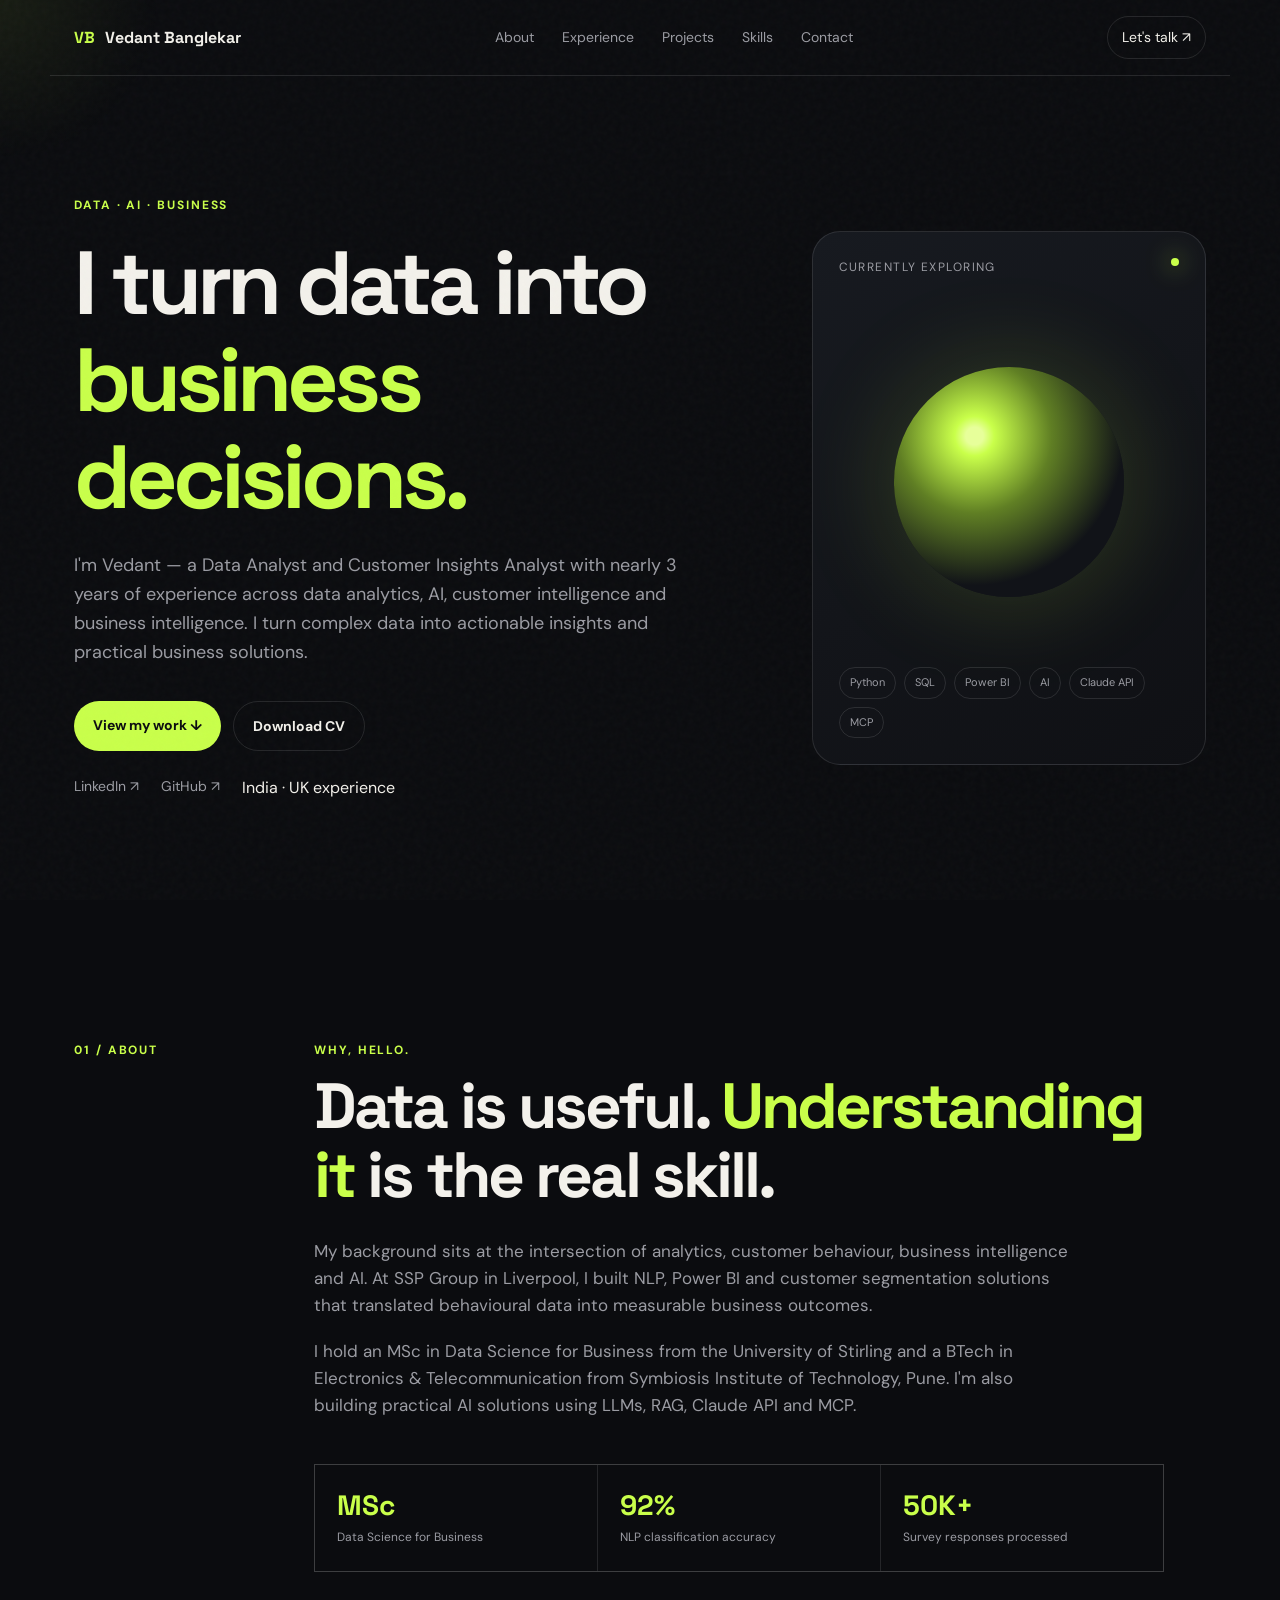
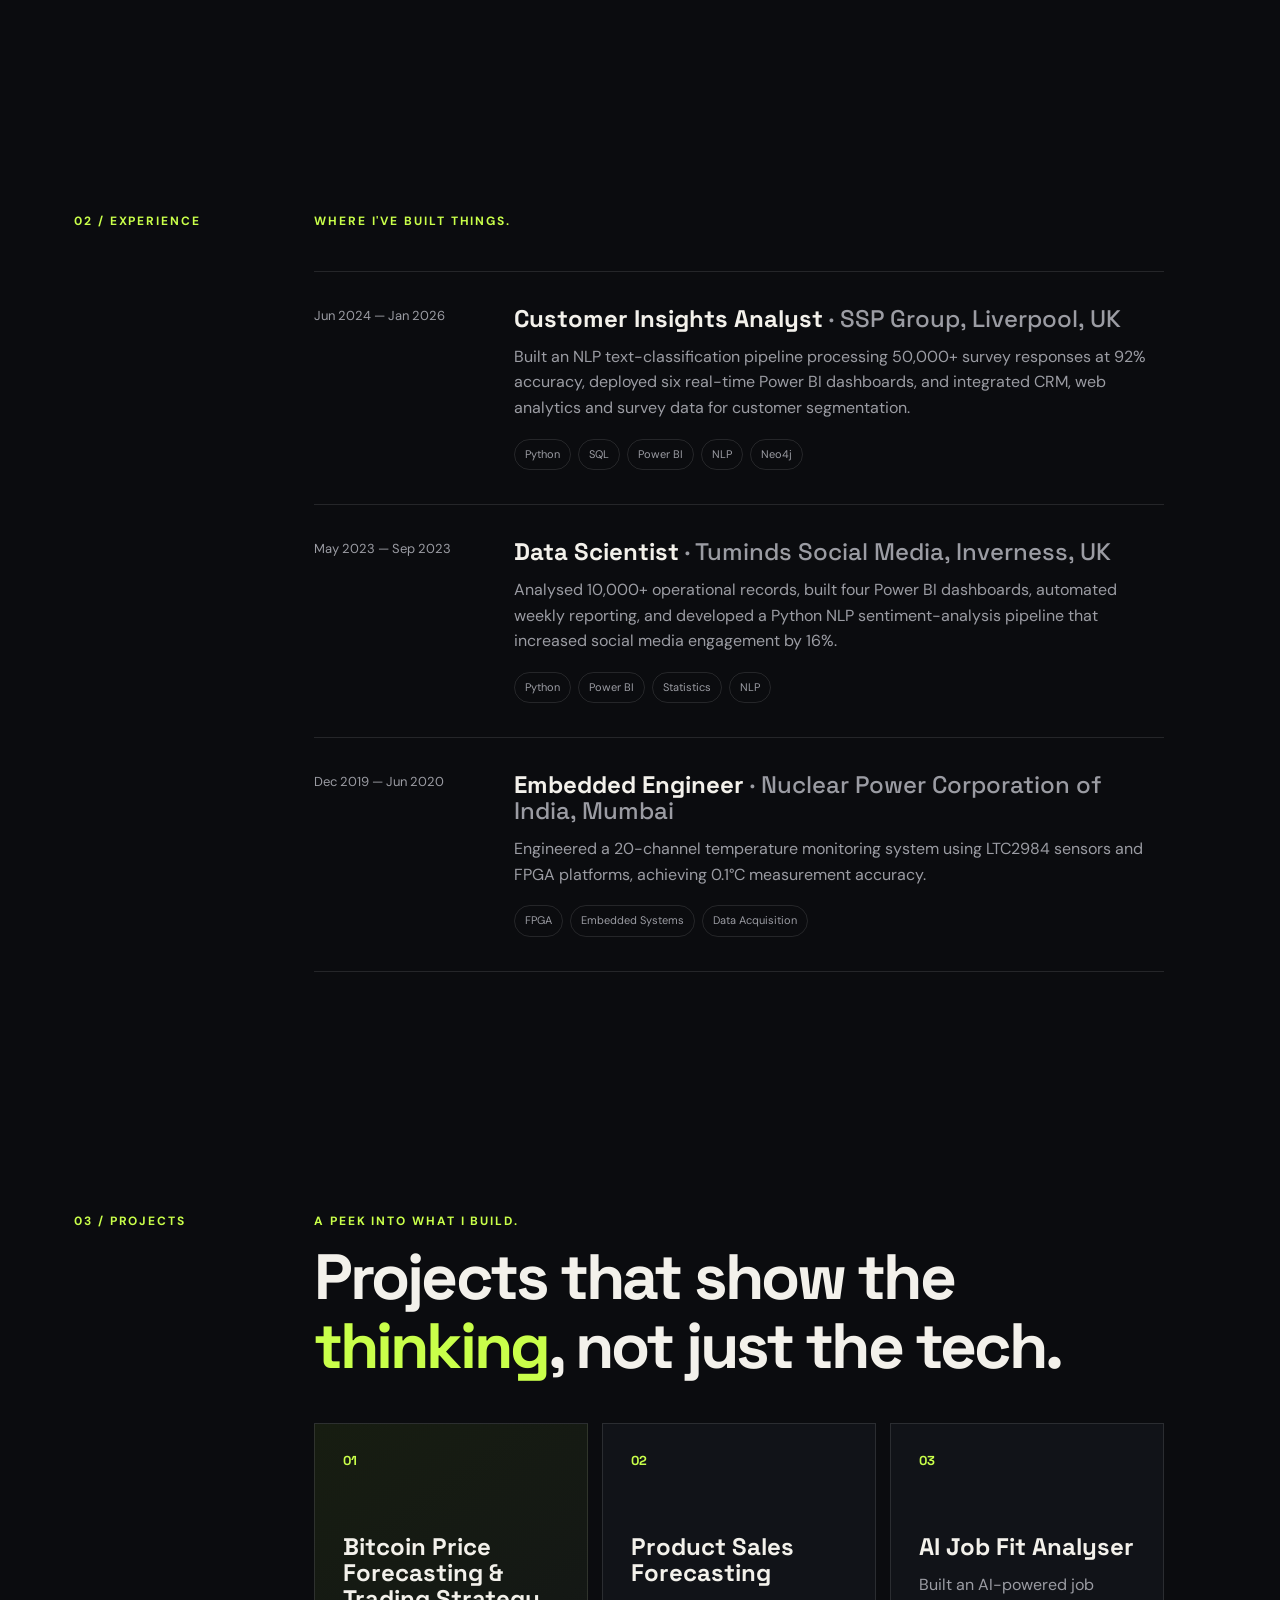
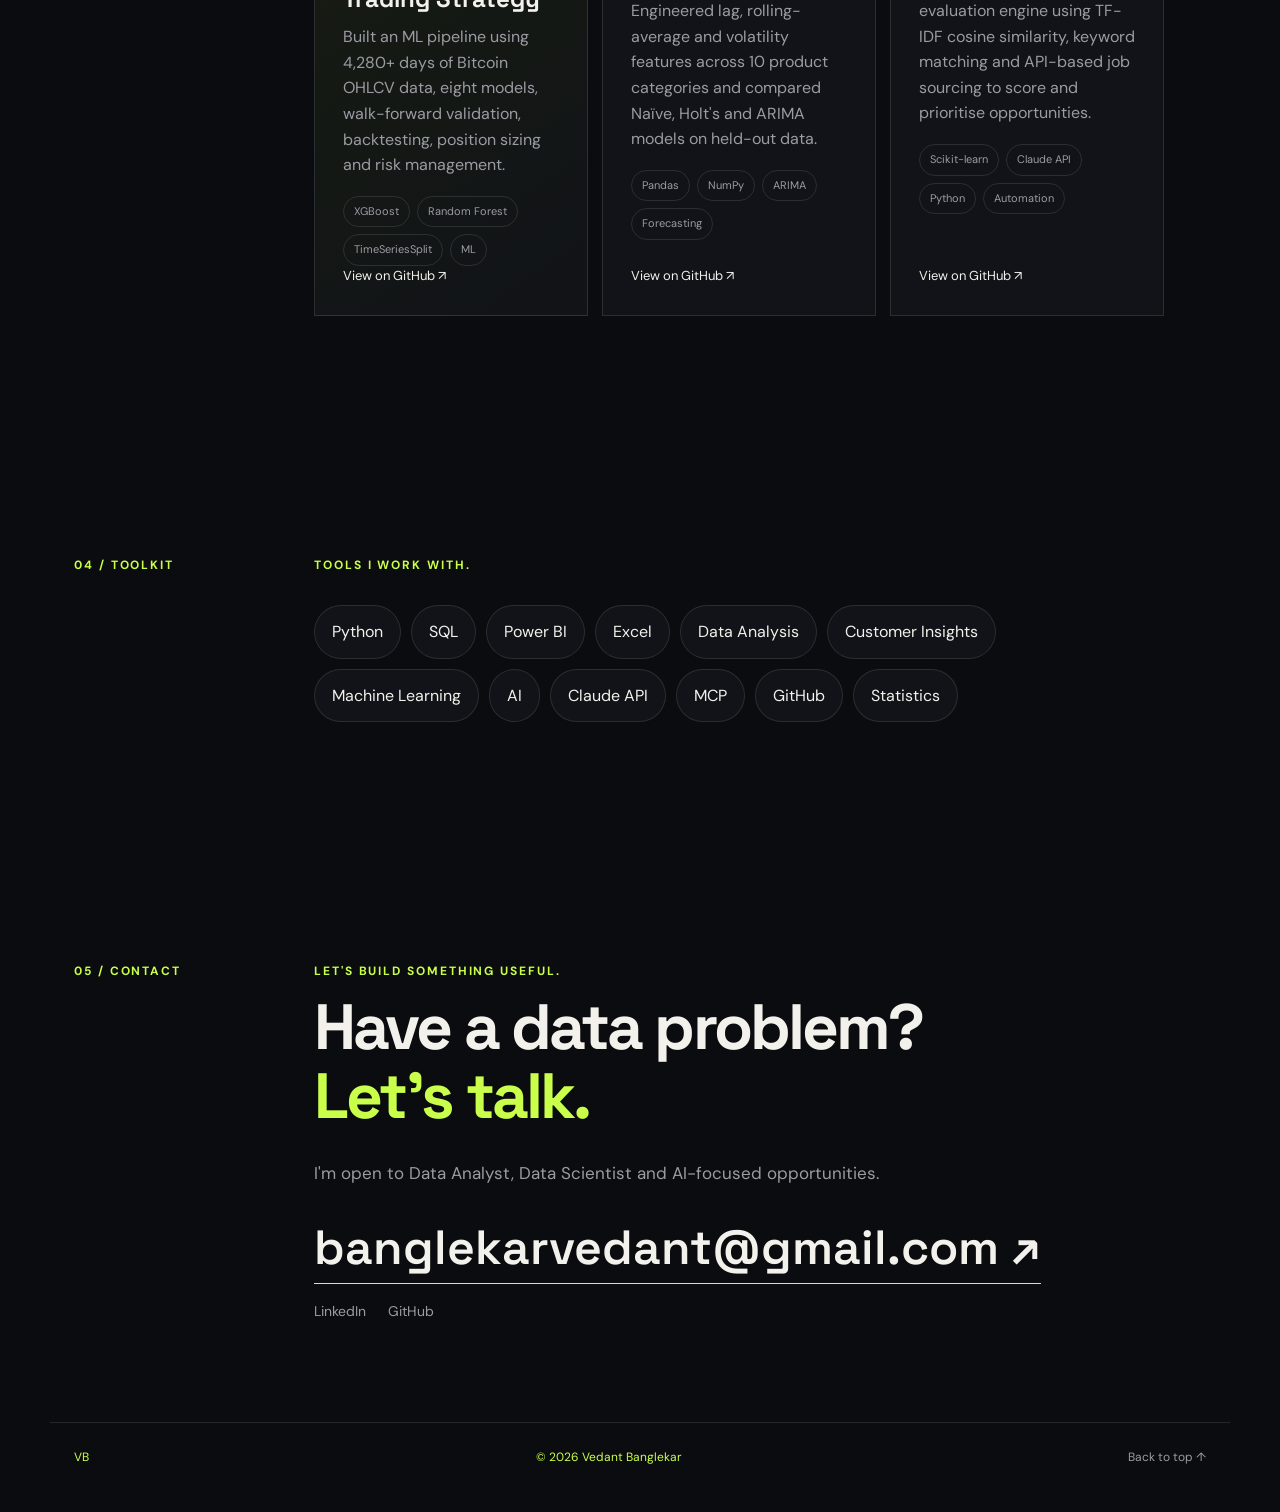
==== index.html @ 2505d12d "Add files via upload" ====
<!DOCTYPE html>
<html lang="en">
<head>
  <meta charset="UTF-8" />
  <meta name="viewport" content="width=device-width, initial-scale=1.0" />
  <meta name="description" content="Vedant Banglekar — Data Analyst, Data Scientist and AI enthusiast." />
  <title>Vedant Banglekar — Data & AI Portfolio</title>
  <link rel="preconnect" href="https://fonts.googleapis.com">
  <link rel="preconnect" href="https://fonts.gstatic.com" crossorigin>
  <link href="https://fonts.googleapis.com/css2?family=DM+Sans:wght@400;500;600;700&family=Space+Grotesk:wght@500;600;700&display=swap" rel="stylesheet">
  <link rel="stylesheet" href="style.css" />
</head>
<body>
  <div class="cursor-glow"></div>

  <header class="nav">
    <a class="brand" href="#top"><span>VB</span> Vedant Banglekar</a>
    <nav>
      <a href="#about">About</a>
      <a href="#experience">Experience</a>
      <a href="#projects">Projects</a>
      <a href="#skills">Skills</a>
      <a href="#contact">Contact</a>
    </nav>
    <a class="nav-cta" href="#contact">Let's talk ↗</a>
  </header>

  <main id="top">
    <section class="hero section">
      <div class="hero-copy reveal">
        <p class="eyebrow">DATA · AI · BUSINESS</p>
        <h1>I turn data into <span>business decisions.</span></h1>
        <p class="hero-text">
          I'm Vedant — a Data Analyst and Customer Insights Analyst with nearly 3 years
          of experience across data analytics, AI, customer intelligence and business intelligence.
          I turn complex data into actionable insights and practical business solutions.
        </p>
        <div class="actions">
          <a class="button primary" href="#projects">View my work ↓</a>
          <a class="button secondary" href="assets/Vedant_Banglekar_CV.pdf" download>Download CV</a>
        </div>
        <div class="quick-links">
          <a href="https://www.linkedin.com/in/vedant-banglekar/" target="_blank" rel="noreferrer">LinkedIn ↗</a>
          <a href="https://github.com/Vedant2699" target="_blank" rel="noreferrer">GitHub ↗</a>
          <span>India · UK experience</span>
        </div>
      </div>

      <div class="hero-card reveal">
        <div class="card-top"><span>Currently exploring</span><span class="dot"></span></div>
        <div class="orb"></div>
        <div class="stack">
          <span>Python</span><span>SQL</span><span>Power BI</span>
          <span>AI</span><span>Claude API</span><span>MCP</span>
        </div>
      </div>
    </section>

    <section id="about" class="section split">
      <div class="section-label">01 / ABOUT</div>
      <div class="content">
        <p class="kicker">Why, hello.</p>
        <h2>Data is useful. <em>Understanding it</em> is the real skill.</h2>
        <p>
          My background sits at the intersection of analytics, customer behaviour,
          business intelligence and AI. At SSP Group in Liverpool, I built NLP,
          Power BI and customer segmentation solutions that translated behavioural
          data into measurable business outcomes.
        </p>
        <p>
          I hold an MSc in Data Science for Business from the University of Stirling
          and a BTech in Electronics & Telecommunication from Symbiosis Institute of
          Technology, Pune. I'm also building practical AI solutions using LLMs,
          RAG, Claude API and MCP.
        </p>
        <div class="facts">
          <div><strong>MSc</strong><span>Data Science for Business</span></div>
          <div><strong>92%</strong><span>NLP classification accuracy</span></div>
          <div><strong>50K+</strong><span>Survey responses processed</span></div>
        </div>
      </div>
    </section>

    <section id="experience" class="section">
      <div class="section-label">02 / EXPERIENCE</div>
      <div class="content wide">
        <p class="kicker">Where I've built things.</p>
        <div class="timeline">
          <article class="job">
            <div class="job-date">Jun 2024 — Jan 2026</div>
            <div>
              <h3>Customer Insights Analyst <span>· SSP Group, Liverpool, UK</span></h3>
              <p>Built an NLP text-classification pipeline processing 50,000+ survey responses at 92% accuracy, deployed six real-time Power BI dashboards, and integrated CRM, web analytics and survey data for customer segmentation.</p>
              <div class="tags"><span>Python</span><span>SQL</span><span>Power BI</span><span>NLP</span><span>Neo4j</span></div>
            </div>
          </article>
          <article class="job">
            <div class="job-date">May 2023 — Sep 2023</div>
            <div>
              <h3>Data Scientist <span>· Tuminds Social Media, Inverness, UK</span></h3>
              <p>Analysed 10,000+ operational records, built four Power BI dashboards, automated weekly reporting, and developed a Python NLP sentiment-analysis pipeline that increased social media engagement by 16%.</p>
              <div class="tags"><span>Python</span><span>Power BI</span><span>Statistics</span><span>NLP</span></div>
            </div>
          </article>
          <article class="job">
            <div class="job-date">Dec 2019 — Jun 2020</div>
            <div>
              <h3>Embedded Engineer <span>· Nuclear Power Corporation of India, Mumbai</span></h3>
              <p>Engineered a 20-channel temperature monitoring system using LTC2984 sensors and FPGA platforms, achieving 0.1°C measurement accuracy.</p>
              <div class="tags"><span>FPGA</span><span>Embedded Systems</span><span>Data Acquisition</span></div>
            </div>
          </article>
        </div>
      </div>
    </section>

    <section id="projects" class="section">
      <div class="section-label">03 / PROJECTS</div>
      <div class="content wide">
        <p class="kicker">A peek into what I build.</p>
        <h2>Projects that show the <em>thinking</em>, not just the tech.</h2>
        <div class="project-grid">
          <article class="project featured">
            <div class="project-number">01</div>
            <h3>Bitcoin Price Forecasting & Trading Strategy</h3>
            <p>Built an ML pipeline using 4,280+ days of Bitcoin OHLCV data, eight models, walk-forward validation, backtesting, position sizing and risk management.</p>
            <div class="tags"><span>XGBoost</span><span>Random Forest</span><span>TimeSeriesSplit</span><span>ML</span></div>
            <a href="https://github.com/Vedant2699" target="_blank" rel="noreferrer" class="project-link">View on GitHub ↗</a>
          </article>
          <article class="project">
            <div class="project-number">02</div>
            <h3>Product Sales Forecasting</h3>
            <p>Engineered lag, rolling-average and volatility features across 10 product categories and compared Naïve, Holt's and ARIMA models on held-out data.</p>
            <div class="tags"><span>Pandas</span><span>NumPy</span><span>ARIMA</span><span>Forecasting</span></div>
            <a href="https://github.com/Vedant2699" target="_blank" rel="noreferrer" class="project-link">View on GitHub ↗</a>
          </article>
          <article class="project">
            <div class="project-number">03</div>
            <h3>AI Job Fit Analyser</h3>
            <p>Built an AI-powered job evaluation engine using TF-IDF cosine similarity, keyword matching and API-based job sourcing to score and prioritise opportunities.</p>
            <div class="tags"><span>Scikit-learn</span><span>Claude API</span><span>Python</span><span>Automation</span></div>
            <a href="https://github.com/Vedant2699" target="_blank" rel="noreferrer" class="project-link">View on GitHub ↗</a>
          </article>
        </div>
      </div>
    </section>

    <section id="skills" class="section skills-section">
      <div class="section-label">04 / TOOLKIT</div>
      <div class="content">
        <p class="kicker">Tools I work with.</p>
        <div class="skill-cloud">
          <span>Python</span><span>SQL</span><span>Power BI</span><span>Excel</span>
          <span>Data Analysis</span><span>Customer Insights</span><span>Machine Learning</span>
          <span>AI</span><span>Claude API</span><span>MCP</span><span>GitHub</span><span>Statistics</span>
        </div>
      </div>
    </section>

    <section id="contact" class="section contact">
      <div class="section-label">05 / CONTACT</div>
      <div class="content">
        <p class="kicker">Let's build something useful.</p>
        <h2>Have a data problem?<br><em>Let's talk.</em></h2>
        <p class="contact-text">I'm open to Data Analyst, Data Scientist and AI-focused opportunities.</p>
        <a class="email" href="mailto:banglekarvedant@gmail.com">banglekarvedant@gmail.com ↗</a>
        <div class="quick-links">
          <a href="https://www.linkedin.com/in/vedant-banglekar/" target="_blank" rel="noreferrer">LinkedIn</a>
          <a href="https://github.com/Vedant2699" target="_blank" rel="noreferrer">GitHub</a>
        </div>
      </div>
    </section>
  </main>

  <footer>
    <span>VB</span>
    <span>© 2026 Vedant Banglekar</span>
    <a href="#top">Back to top ↑</a>
  </footer>

  <script src="script.js"></script>
</body>
</html>
---- style.css ----
:root {
  --bg: #0b0c0f;
  --panel: #111318;
  --panel-2: #16181e;
  --text: #f3f1eb;
  --muted: #9b9ca3;
  --line: rgba(255,255,255,.11);
  --accent: #c9ff4a;
  --accent-2: #9be42e;
  --max: 1180px;
}
* { box-sizing: border-box; margin: 0; padding: 0; }
html { scroll-behavior: smooth; }
body {
  background: var(--bg); color: var(--text); font-family: "DM Sans", sans-serif;
  line-height: 1.6; overflow-x: hidden;
}
body:before {
  content:""; position:fixed; inset:0; pointer-events:none; opacity:.035;
  background-image: url("data:image/svg+xml,%3Csvg viewBox='0 0 180 180' xmlns='http://www.w3.org/2000/svg'%3E%3Cfilter id='n'%3E%3CfeTurbulence type='fractalNoise' baseFrequency='.9' numOctaves='4' stitchTiles='stitch'/%3E%3C/filter%3E%3Crect width='100%25' height='100%25' filter='url(%23n)' opacity='.8'/%3E%3C/svg%3E");
}
a { color: inherit; text-decoration: none; }
.nav {
  height: 76px; max-width: var(--max); margin:auto; display:flex; align-items:center;
  justify-content:space-between; padding:0 24px; border-bottom:1px solid var(--line);
}
.brand { font-family:"Space Grotesk"; font-weight:700; display:flex; align-items:center; gap:10px; }
.brand span, footer span { color:var(--accent); }
.nav nav { display:flex; gap:28px; }
.nav nav a, .nav-cta, .quick-links a { color:var(--muted); font-size:14px; transition:.2s; }
.nav nav a:hover, .quick-links a:hover, .nav-cta:hover { color:var(--text); }
.nav-cta { border:1px solid var(--line); padding:9px 14px; border-radius:99px; color:var(--text)!important; }
.section { max-width:var(--max); margin:auto; padding:120px 24px; display:grid; grid-template-columns:180px 1fr; gap:60px; }
.hero { min-height:calc(100vh - 76px); align-items:center; grid-template-columns:1.25fr .75fr; gap:80px; }
.eyebrow, .section-label, .kicker { color:var(--accent); letter-spacing:.16em; font-size:12px; font-weight:700; text-transform:uppercase; }
h1,h2,h3 { font-family:"Space Grotesk"; line-height:1.08; }
h1 { font-size:clamp(52px,7vw,92px); letter-spacing:-.055em; max-width:850px; margin:20px 0 26px; }
h1 span, h2 em { color:var(--accent); font-style:normal; }
h2 { font-size:clamp(38px,5vw,64px); letter-spacing:-.045em; margin:12px 0 28px; }
h3 { font-size:24px; }
.hero-text { color:var(--muted); max-width:650px; font-size:18px; }
.actions { display:flex; gap:12px; margin:34px 0 24px; flex-wrap:wrap; }
.button { padding:13px 19px; border-radius:999px; font-weight:700; font-size:14px; }
.primary { background:var(--accent); color:#0b0c0f; }
.secondary { border:1px solid var(--line); }
.quick-links { display:flex; gap:22px; flex-wrap:wrap; margin-top:22px; }
.hero-card {
  min-height:470px; background:linear-gradient(145deg,#171a20,#0f1014);
  border:1px solid var(--line); border-radius:28px; padding:26px; position:relative; overflow:hidden;
}
.card-top { display:flex; justify-content:space-between; color:var(--muted); font-size:12px; text-transform:uppercase; letter-spacing:.12em; }
.dot { width:8px; height:8px; background:var(--accent); border-radius:50%; box-shadow:0 0 24px var(--accent); }
.orb { width:230px; height:230px; border-radius:50%; margin:90px auto 70px;
  background:radial-gradient(circle at 35% 30%,#e7ff9a 0 4%,#c9ff4a 9%,#607f24 35%,#111318 68%);
  box-shadow:0 0 100px rgba(201,255,74,.18);
}
.stack { display:flex; gap:8px; flex-wrap:wrap; }
.stack span, .tags span { border:1px solid var(--line); padding:6px 10px; border-radius:999px; font-size:11px; color:var(--muted); }
.content { max-width:850px; }
.content > p:not(.kicker) { color:var(--muted); max-width:760px; margin:0 0 18px; font-size:17px; }
.facts { display:grid; grid-template-columns:repeat(3,1fr); gap:1px; background:var(--line); margin-top:45px; border:1px solid var(--line); }
.facts div { background:var(--bg); padding:22px; }
.facts strong { display:block; font:700 28px "Space Grotesk"; color:var(--accent); }
.facts span { color:var(--muted); font-size:12px; }
.timeline { border-top:1px solid var(--line); margin-top:40px; }
.job { display:grid; grid-template-columns:170px 1fr; gap:30px; padding:34px 0; border-bottom:1px solid var(--line); }
.job-date { color:var(--muted); font-size:13px; }
.job h3 span { color:var(--muted); font-weight:500; }
.job p, .project p { color:var(--muted); margin:12px 0 18px; }
.tags { display:flex; gap:7px; flex-wrap:wrap; }
.project-grid { display:grid; grid-template-columns:repeat(3,1fr); gap:14px; margin-top:42px; }
.project { background:var(--panel); border:1px solid var(--line); padding:28px; min-height:330px; display:flex; flex-direction:column; transition:.25s; }
.project:hover { transform:translateY(-5px); border-color:rgba(201,255,74,.4); }
.project.featured { background:linear-gradient(145deg,#171d11,#111318); }
.project-number { color:var(--accent); font:700 13px "Space Grotesk"; margin-bottom:65px; }
.project-link { margin-top:auto; color:var(--text); font-size:13px; }
.skill-cloud { display:flex; flex-wrap:wrap; gap:10px; margin-top:30px; }
.skill-cloud span { padding:13px 17px; border:1px solid var(--line); border-radius:999px; background:var(--panel); }
.contact { padding-bottom:100px; }
.contact-text { margin-bottom:30px!important; }
.email { font:600 clamp(24px,4vw,48px) "Space Grotesk"; border-bottom:1px solid var(--accent); padding-bottom:5px; }
footer { max-width:var(--max); margin:auto; padding:25px 24px 45px; border-top:1px solid var(--line); display:flex; justify-content:space-between; color:var(--muted); font-size:12px; }
.cursor-glow { position:fixed; width:350px; height:350px; border-radius:50%; pointer-events:none; background:radial-gradient(circle,rgba(201,255,74,.07),transparent 65%); transform:translate(-50%,-50%); z-index:-1; }
.reveal { opacity:0; transform:translateY(20px); transition:.7s ease; }
.reveal.visible { opacity:1; transform:none; }
@media(max-width:800px){
  .nav nav { display:none; }
  .hero,.section { grid-template-columns:1fr; gap:30px; padding:80px 20px; }
  .hero { min-height:auto; }
  .hero-card { min-height:360px; }
  .orb { margin:55px auto; width:170px; height:170px; }
  .facts,.project-grid { grid-template-columns:1fr; }
  .job { grid-template-columns:1fr; gap:10px; }
  .section-label { margin-bottom:5px; }
  h1 { font-size:56px; }
}
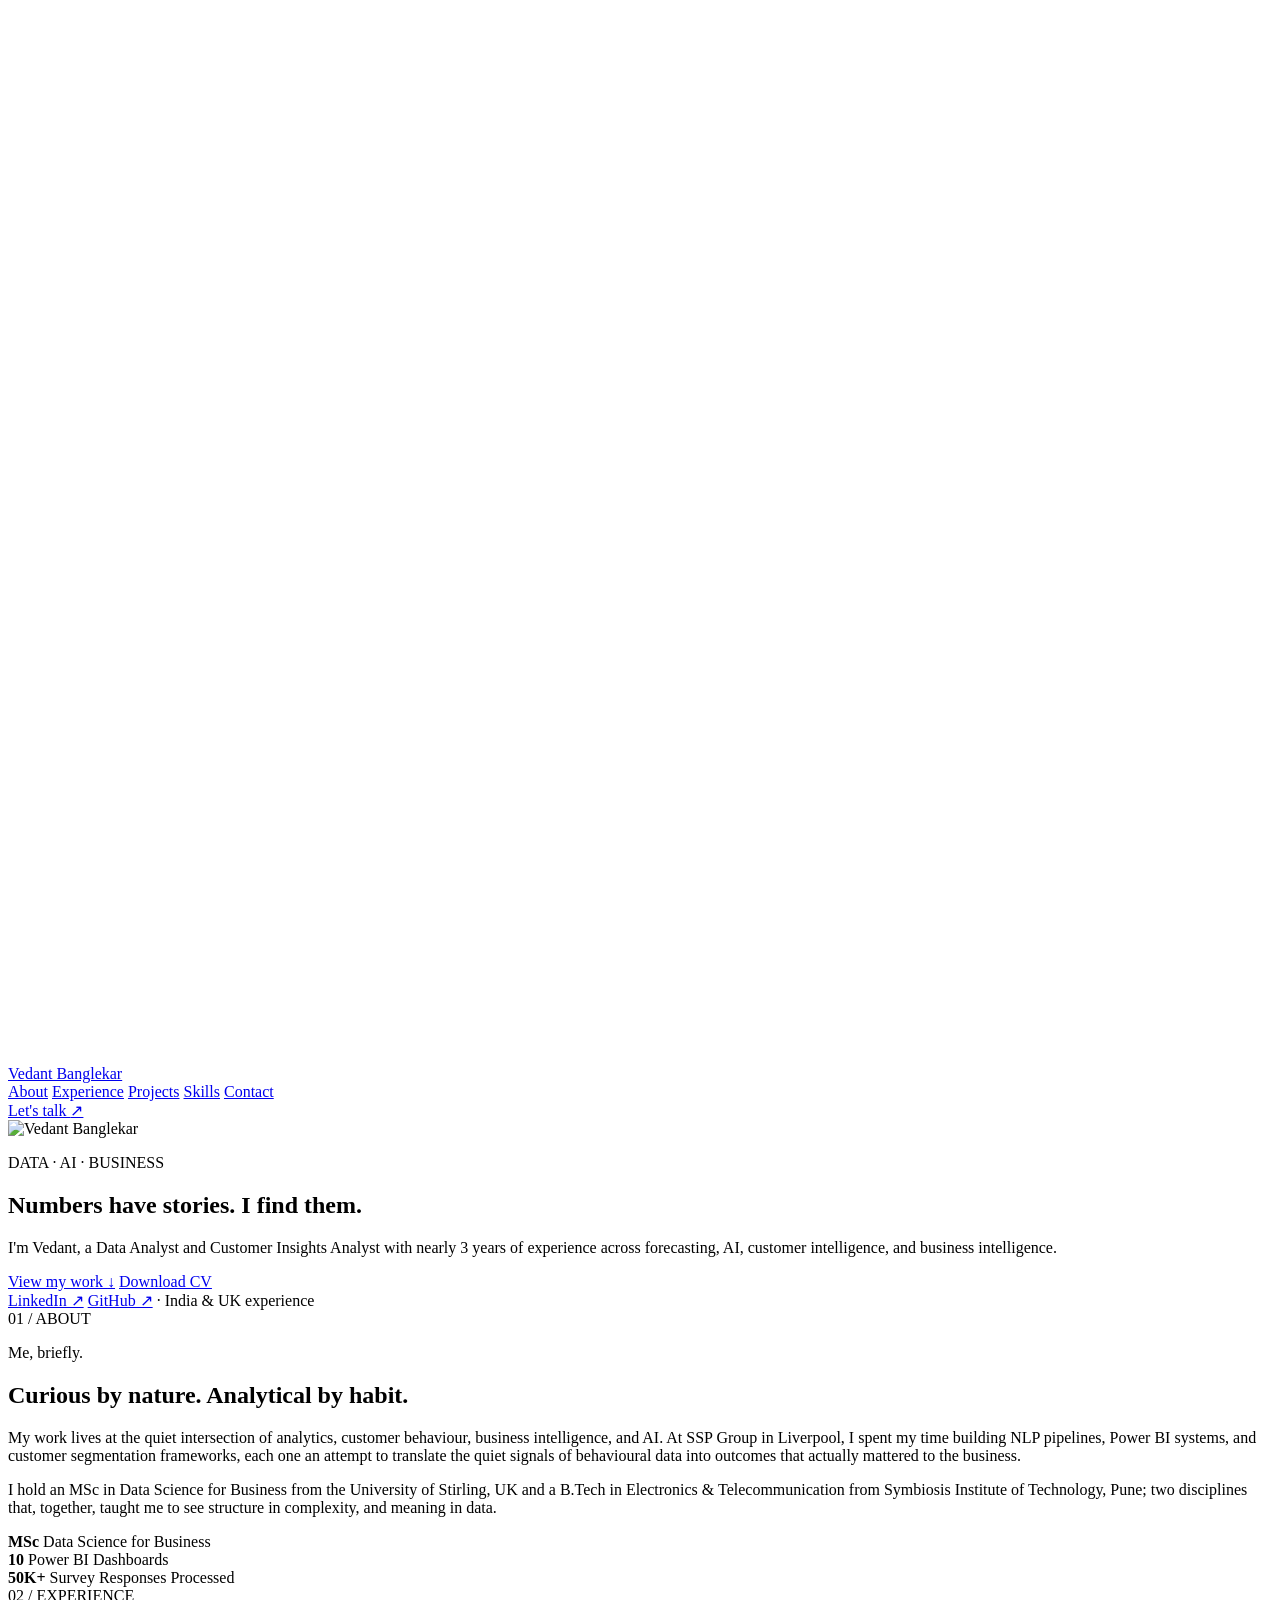
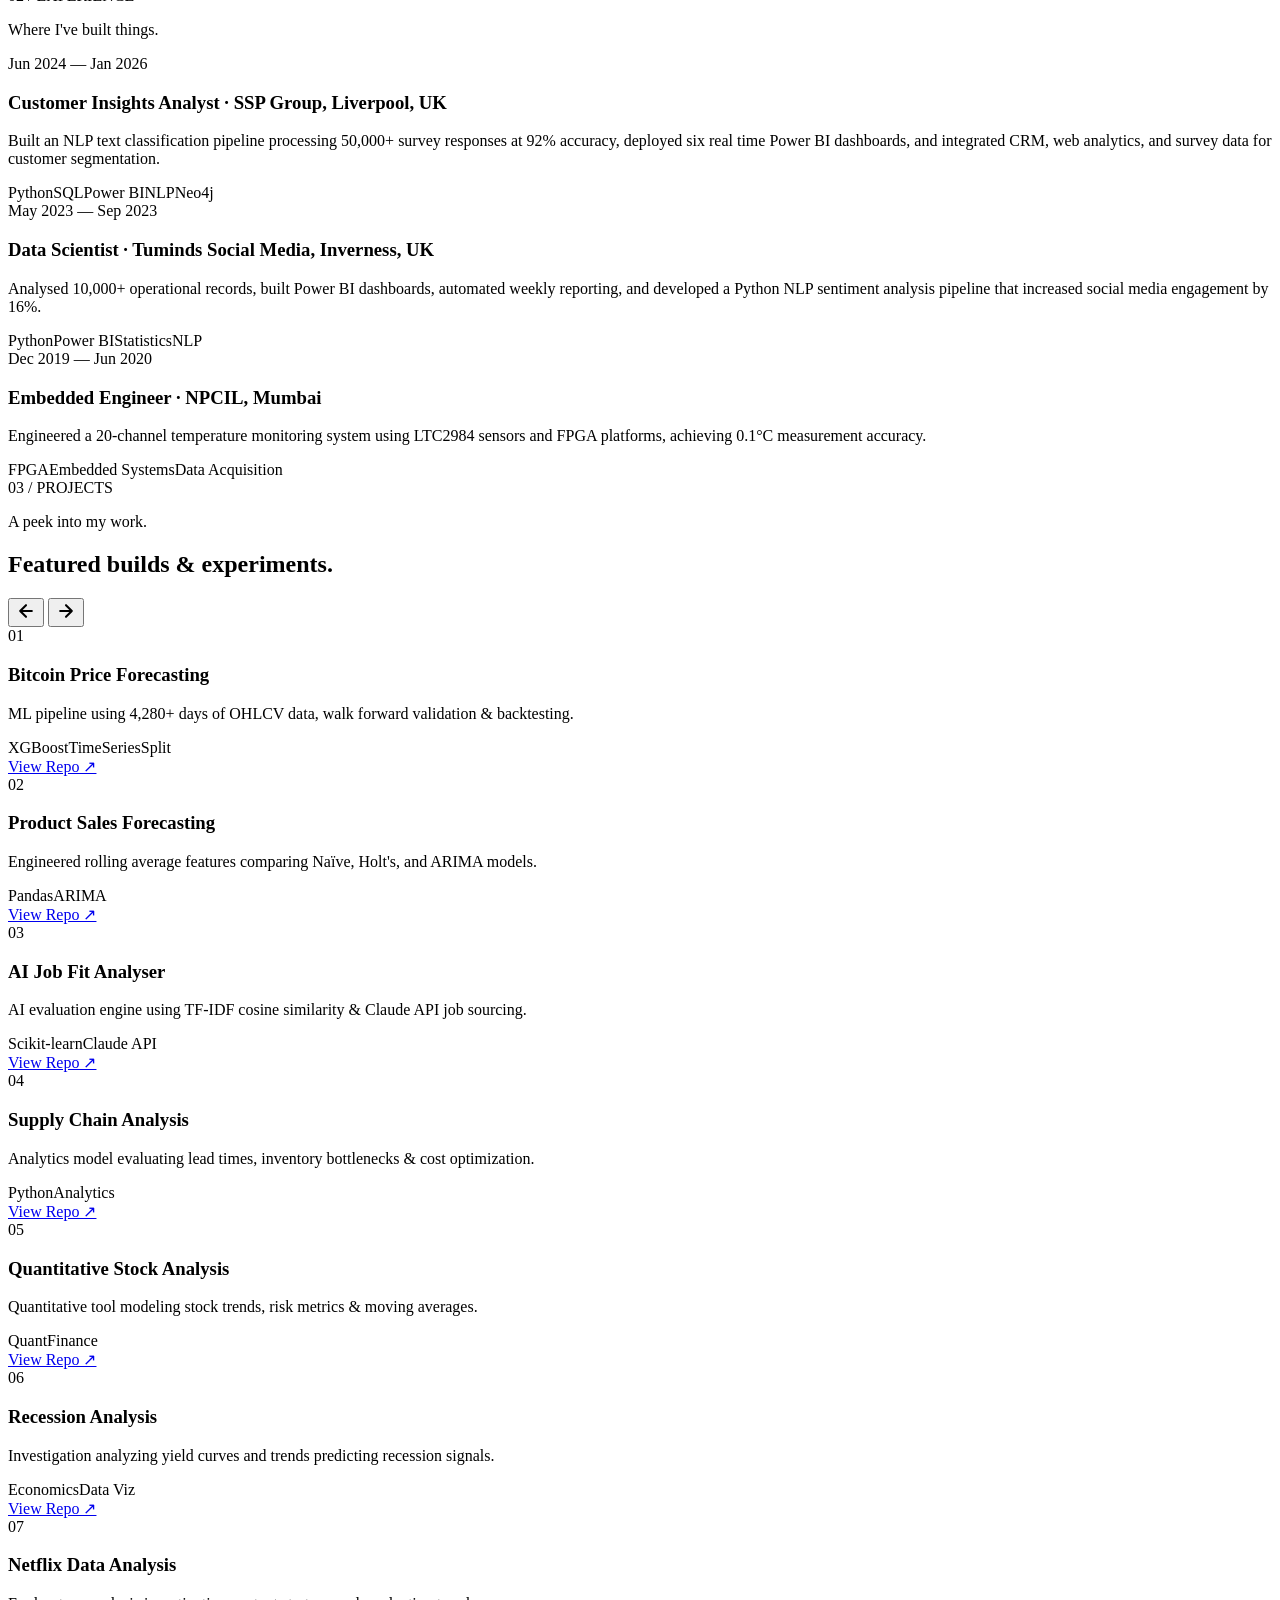
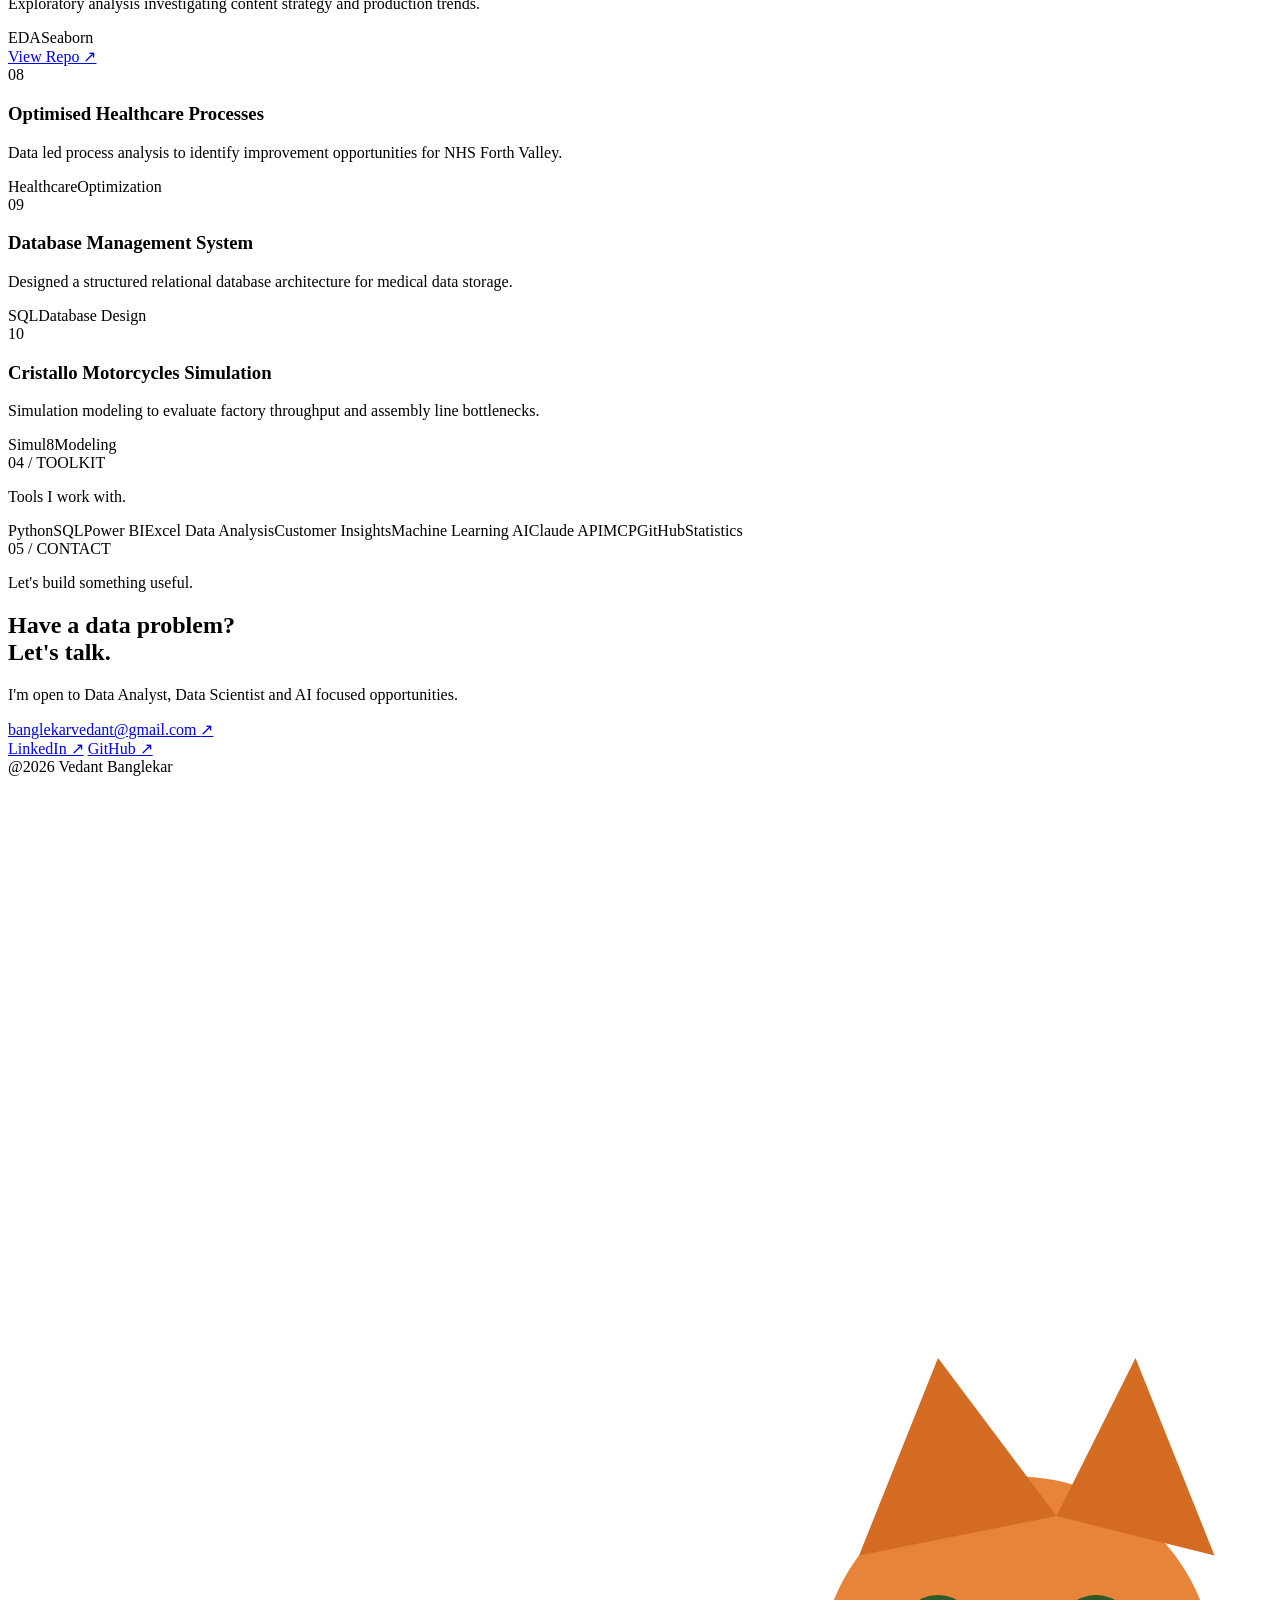
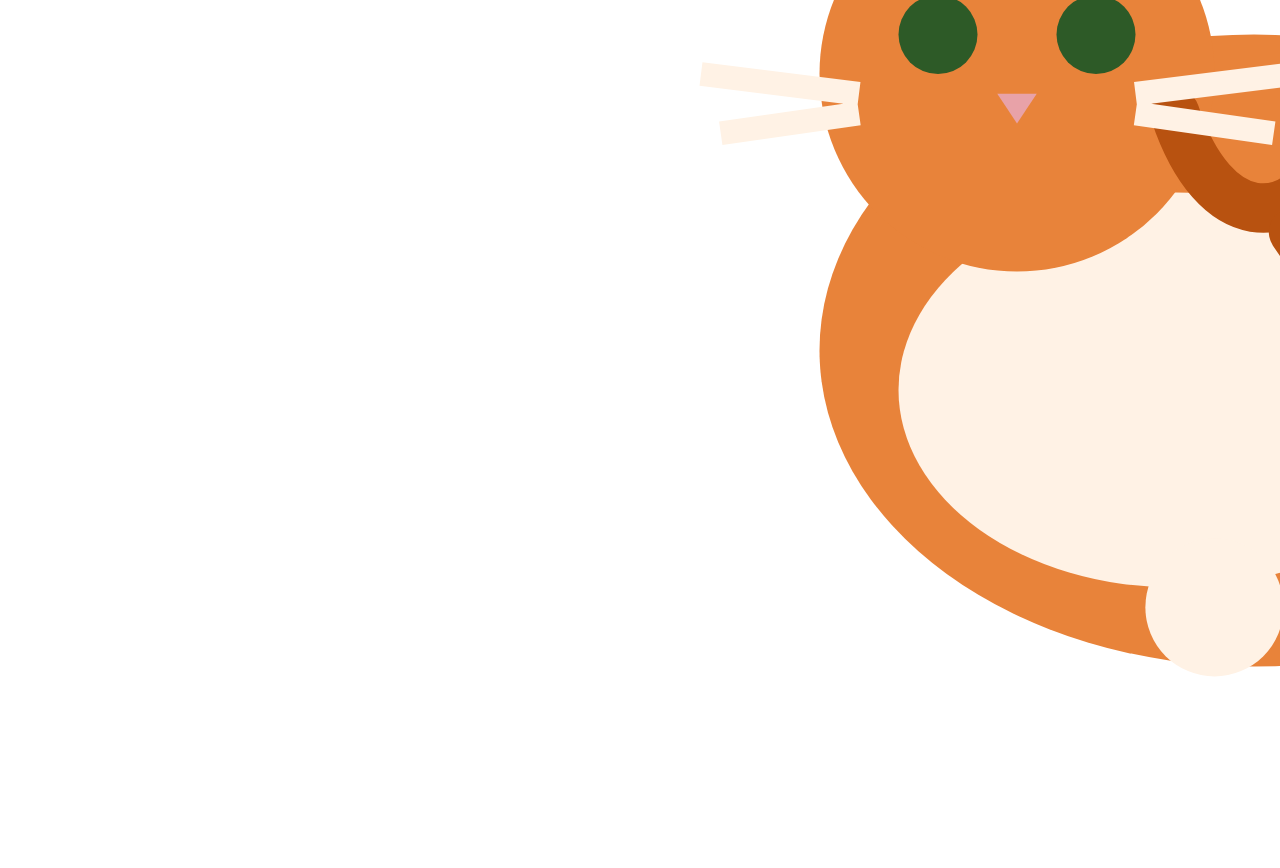
==== commit 23546e0a: "Add files via upload" ====
--- a/index.html
+++ b/index.html
@@ -4,180 +4,327 @@
   <meta charset="UTF-8" />
   <meta name="viewport" content="width=device-width, initial-scale=1.0" />
   <meta name="description" content="Vedant Banglekar — Data Analyst, Data Scientist and AI enthusiast." />
-  <title>Vedant Banglekar — Data & AI Portfolio</title>
+  <title>Vedant Banglekar — Portfolio</title>
   <link rel="preconnect" href="https://fonts.googleapis.com">
   <link rel="preconnect" href="https://fonts.gstatic.com" crossorigin>
-  <link href="https://fonts.googleapis.com/css2?family=DM+Sans:wght@400;500;600;700&family=Space+Grotesk:wght@500;600;700&display=swap" rel="stylesheet">
-  <link rel="stylesheet" href="style.css" />
+  <link href="https://fonts.googleapis.com/css2?family=DM+Sans:ital,opsz,wght@0,9..40,100..1000;1,9..40,100..1000&family=Space+Grotesk:wght@300..700&display=swap" rel="stylesheet">
+  <!-- Pointing explicitly to Ved.css -->
+  <link rel="stylesheet" href="Ved.css" />
 </head>
 <body>
-  <div class="cursor-glow"></div>
 
   <header class="nav">
-    <a class="brand" href="#top"><span>VB</span> Vedant Banglekar</a>
-    <nav>
-      <a href="#about">About</a>
-      <a href="#experience">Experience</a>
-      <a href="#projects">Projects</a>
-      <a href="#skills">Skills</a>
-      <a href="#contact">Contact</a>
-    </nav>
-    <a class="nav-cta" href="#contact">Let's talk ↗</a>
+    <div class="nav-inner">
+      <a class="brand" href="#top">
+        <div class="brand-logo">
+          <svg viewBox="0 0 48 40" fill="none" xmlns="http://www.w3.org/2000/svg" class="logo-svg">
+            <path d="M 4 8 L 14 32 L 24 8 H 18.5 L 14 21 L 9.5 8 H 4 Z" fill="var(--accent)"/>
+            <path d="M 23 8 H 39 L 44 14.5 L 39 20 H 23 V 8 Z M 28.5 11.5 V 16.5 H 37.5 L 40.5 14 L 37.5 11.5 H 28.5 Z" fill="var(--accent)"/>
+            <path d="M 23 20 H 40 L 45 26.5 L 40 32 H 23 V 20 Z M 28.5 23.5 V 28.5 H 38.5 L 41.5 26 L 38.5 23.5 H 28.5 Z" fill="var(--accent)"/>
+          </svg>
+        </div>
+        <span class="brand-name">Vedant Banglekar</span>
+      </a>
+      <nav>
+        <a href="#about">About</a>
+        <a href="#experience">Experience</a>
+        <a href="#projects">Projects</a>
+        <a href="#skills">Skills</a>
+        <a href="#contact">Contact</a>
+      </nav>
+      <a class="nav-cta" href="#contact">Let's talk <span class="arrow">↗</span></a>
+    </div>
   </header>
 
   <main id="top">
-    <section class="hero section">
-      <div class="hero-copy reveal">
-        <p class="eyebrow">DATA · AI · BUSINESS</p>
-        <h1>I turn data into <span>business decisions.</span></h1>
-        <p class="hero-text">
-          I'm Vedant — a Data Analyst and Customer Insights Analyst with nearly 3 years
-          of experience across data analytics, AI, customer intelligence and business intelligence.
-          I turn complex data into actionable insights and practical business solutions.
-        </p>
-        <div class="actions">
-          <a class="button primary" href="#projects">View my work ↓</a>
-          <a class="button secondary" href="assets/Vedant_Banglekar_CV.pdf" download>Download CV</a>
-        </div>
-        <div class="quick-links">
-          <a href="https://www.linkedin.com/in/vedant-banglekar/" target="_blank" rel="noreferrer">LinkedIn ↗</a>
-          <a href="https://github.com/Vedant2699" target="_blank" rel="noreferrer">GitHub ↗</a>
-          <span>India · UK experience</span>
-        </div>
-      </div>
-
-      <div class="hero-card reveal">
-        <div class="card-top"><span>Currently exploring</span><span class="dot"></span></div>
-        <div class="orb"></div>
-        <div class="stack">
-          <span>Python</span><span>SQL</span><span>Power BI</span>
-          <span>AI</span><span>Claude API</span><span>MCP</span>
-        </div>
-      </div>
-    </section>
-
-    <section id="about" class="section split">
-      <div class="section-label">01 / ABOUT</div>
-      <div class="content">
-        <p class="kicker">Why, hello.</p>
-        <h2>Data is useful. <em>Understanding it</em> is the real skill.</h2>
-        <p>
-          My background sits at the intersection of analytics, customer behaviour,
-          business intelligence and AI. At SSP Group in Liverpool, I built NLP,
-          Power BI and customer segmentation solutions that translated behavioural
-          data into measurable business outcomes.
-        </p>
-        <p>
-          I hold an MSc in Data Science for Business from the University of Stirling
-          and a BTech in Electronics & Telecommunication from Symbiosis Institute of
-          Technology, Pune. I'm also building practical AI solutions using LLMs,
-          RAG, Claude API and MCP.
-        </p>
-        <div class="facts">
-          <div><strong>MSc</strong><span>Data Science for Business</span></div>
-          <div><strong>92%</strong><span>NLP classification accuracy</span></div>
-          <div><strong>50K+</strong><span>Survey responses processed</span></div>
-        </div>
-      </div>
-    </section>
-
-    <section id="experience" class="section">
-      <div class="section-label">02 / EXPERIENCE</div>
-      <div class="content wide">
-        <p class="kicker">Where I've built things.</p>
-        <div class="timeline">
-          <article class="job">
-            <div class="job-date">Jun 2024 — Jan 2026</div>
+    <!-- SECTION 1: HERO -->
+    <section class="section section-hero">
+      <div class="container hero-centered">
+        <div class="profile-avatar-wrapper reveal">
+          <div class="avatar-ring"></div>
+          <div class="avatar-ring ring-2"></div>
+          <img src="assets/profile.jpg" alt="Vedant Banglekar" class="profile-img" onError="this.onerror=null;this.src='https://ui-avatars.com/api/?name=Vedant+Banglekar&background=556B2F&color=fff&size=240';" />
+        </div>
+
+        <div class="hero-copy reveal">
+          <p class="eyebrow"><span class="pulse-dot"></span> DATA · AI · BUSINESS</p>
+          <h1>Numbers have stories. <span class="accent-text">I find them.</span></h1>
+          <p class="hero-text">
+            I'm Vedant, a Data Analyst and Customer Insights Analyst with nearly 3 years
+            of experience across forecasting, AI, customer intelligence, and business intelligence.
+          </p>
+          <div class="actions">
+            <a class="button primary" href="#projects">View my work <span class="btn-icon">↓</span></a>
+            <a class="button secondary" href="https://raw.githubusercontent.com/Vedant2699/Vedant2699/main/assets/Vedant_Banglekar_CV.pdf" target="_blank" rel="noreferrer" download="Vedant_Banglekar_CV.pdf">Download CV</a>
+          </div>
+          <div class="quick-links">
+            <a href="https://www.linkedin.com/in/vedant-banglekar/" target="_blank" rel="noreferrer">LinkedIn ↗</a>
+            <a href="https://github.com/Vedant2699" target="_blank" rel="noreferrer">GitHub ↗</a>
+            <span class="divider">·</span>
+            <span class="meta-tag">India & UK experience</span>
+          </div>
+        </div>
+      </div>
+    </section>
+
+    <!-- SECTION 2: ABOUT -->
+    <section id="about" class="section section-about">
+      <div class="container section-inner reveal">
+        <div class="section-label">01 / ABOUT</div>
+        <div class="content">
+          <p class="kicker">Me, briefly.</p>
+          <h2>Curious by <span class="accent-text">nature.</span> Analytical by<span class="accent-text"> habit.</span></h2>
+          <p>
+            My work lives at the quiet intersection of analytics, customer behaviour, business intelligence, and AI. At SSP Group in Liverpool, I spent my time building NLP pipelines, Power BI systems, and customer segmentation frameworks, each one an attempt to translate the quiet signals of behavioural data into outcomes that actually mattered to the business.
+          </p>
+          <p>
+            I hold an MSc in Data Science for Business from the University of Stirling, UK and a B.Tech in Electronics & Telecommunication from Symbiosis Institute of Technology, Pune; two disciplines that, together, taught me to see structure in complexity, and meaning in data.
+          </p>
+
+          <div class="facts">
+            <div class="fact-card">
+              <strong>MSc</strong>
+              <span>Data Science for Business</span>
+            </div>
+            <div class="fact-card">
+              <strong>10</strong>
+              <span>Power BI Dashboards</span>
+            </div>
+            <div class="fact-card">
+              <strong>50K+</strong>
+              <span>Survey Responses Processed</span>
+            </div>
+          </div>
+        </div>
+      </div>
+    </section>
+
+    <!-- SECTION 3: EXPERIENCE -->
+    <section id="experience" class="section section-experience">
+      <div class="container section-inner reveal">
+        <div class="section-label">02 / EXPERIENCE</div>
+        <div class="content wide">
+          <p class="kicker">Where I've built things.</p>
+          <div class="timeline">
+            <article class="job">
+              <div class="job-date">Jun 2024 — Jan 2026</div>
+              <div class="job-details">
+                <h3>Customer Insights Analyst <span class="company">· SSP Group, Liverpool, UK</span></h3>
+                <p>Built an NLP text classification pipeline processing 50,000+ survey responses at 92% accuracy, deployed six real time Power BI dashboards, and integrated CRM, web analytics, and survey data for customer segmentation.</p>
+                <div class="tags"><span>Python</span><span>SQL</span><span>Power BI</span><span>NLP</span><span>Neo4j</span></div>
+              </div>
+            </article>
+
+            <article class="job">
+              <div class="job-date">May 2023 — Sep 2023</div>
+              <div class="job-details">
+                <h3>Data Scientist <span class="company">· Tuminds Social Media, Inverness, UK</span></h3>
+                <p>Analysed 10,000+ operational records, built Power BI dashboards, automated weekly reporting, and developed a Python NLP sentiment analysis pipeline that increased social media engagement by 16%.</p>
+                <div class="tags"><span>Python</span><span>Power BI</span><span>Statistics</span><span>NLP</span></div>
+              </div>
+            </article>
+
+            <article class="job">
+              <div class="job-date">Dec 2019 — Jun 2020</div>
+              <div class="job-details">
+                <h3>Embedded Engineer <span class="company">· NPCIL, Mumbai</span></h3>
+                <p>Engineered a 20-channel temperature monitoring system using LTC2984 sensors and FPGA platforms, achieving 0.1°C measurement accuracy.</p>
+                <div class="tags"><span>FPGA</span><span>Embedded Systems</span><span>Data Acquisition</span></div>
+              </div>
+            </article>
+          </div>
+        </div>
+      </div>
+    </section>
+
+    <!-- SECTION 4: PROJECTS -->
+    <section id="projects" class="section section-projects">
+      <div class="container section-inner reveal">
+        <div class="section-label">03 / PROJECTS</div>
+        <div class="content wide">
+          <div class="carousel-header">
             <div>
-              <h3>Customer Insights Analyst <span>· SSP Group, Liverpool, UK</span></h3>
-              <p>Built an NLP text-classification pipeline processing 50,000+ survey responses at 92% accuracy, deployed six real-time Power BI dashboards, and integrated CRM, web analytics and survey data for customer segmentation.</p>
-              <div class="tags"><span>Python</span><span>SQL</span><span>Power BI</span><span>NLP</span><span>Neo4j</span></div>
-            </div>
-          </article>
-          <article class="job">
-            <div class="job-date">May 2023 — Sep 2023</div>
-            <div>
-              <h3>Data Scientist <span>· Tuminds Social Media, Inverness, UK</span></h3>
-              <p>Analysed 10,000+ operational records, built four Power BI dashboards, automated weekly reporting, and developed a Python NLP sentiment-analysis pipeline that increased social media engagement by 16%.</p>
-              <div class="tags"><span>Python</span><span>Power BI</span><span>Statistics</span><span>NLP</span></div>
-            </div>
-          </article>
-          <article class="job">
-            <div class="job-date">Dec 2019 — Jun 2020</div>
-            <div>
-              <h3>Embedded Engineer <span>· Nuclear Power Corporation of India, Mumbai</span></h3>
-              <p>Engineered a 20-channel temperature monitoring system using LTC2984 sensors and FPGA platforms, achieving 0.1°C measurement accuracy.</p>
-              <div class="tags"><span>FPGA</span><span>Embedded Systems</span><span>Data Acquisition</span></div>
-            </div>
-          </article>
-        </div>
-      </div>
-    </section>
-
-    <section id="projects" class="section">
-      <div class="section-label">03 / PROJECTS</div>
-      <div class="content wide">
-        <p class="kicker">A peek into what I build.</p>
-        <h2>Projects that show the <em>thinking</em>, not just the tech.</h2>
-        <div class="project-grid">
-          <article class="project featured">
-            <div class="project-number">01</div>
-            <h3>Bitcoin Price Forecasting & Trading Strategy</h3>
-            <p>Built an ML pipeline using 4,280+ days of Bitcoin OHLCV data, eight models, walk-forward validation, backtesting, position sizing and risk management.</p>
-            <div class="tags"><span>XGBoost</span><span>Random Forest</span><span>TimeSeriesSplit</span><span>ML</span></div>
-            <a href="https://github.com/Vedant2699" target="_blank" rel="noreferrer" class="project-link">View on GitHub ↗</a>
-          </article>
-          <article class="project">
-            <div class="project-number">02</div>
-            <h3>Product Sales Forecasting</h3>
-            <p>Engineered lag, rolling-average and volatility features across 10 product categories and compared Naïve, Holt's and ARIMA models on held-out data.</p>
-            <div class="tags"><span>Pandas</span><span>NumPy</span><span>ARIMA</span><span>Forecasting</span></div>
-            <a href="https://github.com/Vedant2699" target="_blank" rel="noreferrer" class="project-link">View on GitHub ↗</a>
-          </article>
-          <article class="project">
-            <div class="project-number">03</div>
-            <h3>AI Job Fit Analyser</h3>
-            <p>Built an AI-powered job evaluation engine using TF-IDF cosine similarity, keyword matching and API-based job sourcing to score and prioritise opportunities.</p>
-            <div class="tags"><span>Scikit-learn</span><span>Claude API</span><span>Python</span><span>Automation</span></div>
-            <a href="https://github.com/Vedant2699" target="_blank" rel="noreferrer" class="project-link">View on GitHub ↗</a>
-          </article>
-        </div>
-      </div>
-    </section>
-
-    <section id="skills" class="section skills-section">
-      <div class="section-label">04 / TOOLKIT</div>
-      <div class="content">
-        <p class="kicker">Tools I work with.</p>
-        <div class="skill-cloud">
-          <span>Python</span><span>SQL</span><span>Power BI</span><span>Excel</span>
-          <span>Data Analysis</span><span>Customer Insights</span><span>Machine Learning</span>
-          <span>AI</span><span>Claude API</span><span>MCP</span><span>GitHub</span><span>Statistics</span>
-        </div>
-      </div>
-    </section>
-
-    <section id="contact" class="section contact">
-      <div class="section-label">05 / CONTACT</div>
-      <div class="content">
-        <p class="kicker">Let's build something useful.</p>
-        <h2>Have a data problem?<br><em>Let's talk.</em></h2>
-        <p class="contact-text">I'm open to Data Analyst, Data Scientist and AI-focused opportunities.</p>
-        <a class="email" href="mailto:banglekarvedant@gmail.com">banglekarvedant@gmail.com ↗</a>
-        <div class="quick-links">
-          <a href="https://www.linkedin.com/in/vedant-banglekar/" target="_blank" rel="noreferrer">LinkedIn</a>
-          <a href="https://github.com/Vedant2699" target="_blank" rel="noreferrer">GitHub</a>
+              <p class="kicker">A peek into my work.</p>
+              <h2>Featured builds & <span class="accent-text">experiments.</span></h2>
+            </div>
+            <div class="carousel-controls">
+              <button type="button" id="scrollLeft" class="carousel-btn" aria-label="Scroll left">
+                <svg width="20" height="20" viewBox="0 0 24 24" fill="none" stroke="currentColor" stroke-width="2.5" stroke-linecap="round" stroke-linejoin="round"><path d="M19 12H5M12 19l-7-7 7-7"/></svg>
+              </button>
+              <button type="button" id="scrollRight" class="carousel-btn" aria-label="Scroll right">
+                <svg width="20" height="20" viewBox="0 0 24 24" fill="none" stroke="currentColor" stroke-width="2.5" stroke-linecap="round" stroke-linejoin="round"><path d="M5 12h14M12 5l7 7-7 7"/></svg>
+              </button>
+            </div>
+          </div>
+
+          <div class="carousel-container" id="carouselContainer">
+            <div class="carousel-track">
+              
+              <article class="project featured">
+                <div class="project-body">
+                  <span class="project-number">01</span>
+                  <h3>Bitcoin Price Forecasting</h3>
+                  <p>ML pipeline using 4,280+ days of OHLCV data, walk forward validation & backtesting.</p>
+                </div>
+                <div class="project-footer">
+                  <div class="tags"><span>XGBoost</span><span>TimeSeriesSplit</span></div>
+                  <a href="https://github.com/Vedant2699/BITCOIN-PREDICTION" target="_blank" rel="noreferrer" class="project-link">View Repo ↗</a>
+                </div>
+              </article>
+
+              <article class="project featured">
+                <div class="project-body">
+                  <span class="project-number">02</span>
+                  <h3>Product Sales Forecasting</h3>
+                  <p>Engineered rolling average features comparing Naïve, Holt's, and ARIMA models.</p>
+                </div>
+                <div class="project-footer">
+                  <div class="tags"><span>Pandas</span><span>ARIMA</span></div>
+                  <a href="https://github.com/Vedant2699/PRODUCT-SALES-FORECASTING" target="_blank" rel="noreferrer" class="project-link">View Repo ↗</a>
+                </div>
+              </article>
+
+              <article class="project featured">
+                <div class="project-body">
+                  <span class="project-number">03</span>
+                  <h3>AI Job Fit Analyser</h3>
+                  <p>AI evaluation engine using TF-IDF cosine similarity & Claude API job sourcing.</p>
+                </div>
+                <div class="project-footer">
+                  <div class="tags"><span>Scikit-learn</span><span>Claude API</span></div>
+                  <a href="https://github.com/Vedant2699/JOB-FIT-ANALYST" target="_blank" rel="noreferrer" class="project-link">View Repo ↗</a>
+                </div>
+              </article>
+
+              <article class="project featured">
+                <div class="project-body">
+                  <span class="project-number">04</span>
+                  <h3>Supply Chain Analysis</h3>
+                  <p>Analytics model evaluating lead times, inventory bottlenecks & cost optimization.</p>
+                </div>
+                <div class="project-footer">
+                  <div class="tags"><span>Python</span><span>Analytics</span></div>
+                  <a href="https://github.com/Vedant2699/Supply-Chain-Data-Analysis" target="_blank" rel="noreferrer" class="project-link">View Repo ↗</a>
+                </div>
+              </article>
+
+              <article class="project featured">
+                <div class="project-body">
+                  <span class="project-number">05</span>
+                  <h3>Quantitative Stock Analysis</h3>
+                  <p>Quantitative tool modeling stock trends, risk metrics & moving averages.</p>
+                </div>
+                <div class="project-footer">
+                  <div class="tags"><span>Quant</span><span>Finance</span></div>
+                  <a href="https://github.com/Vedant2699/Quantitative-Analysis-for-Stock-Market" target="_blank" rel="noreferrer" class="project-link">View Repo ↗</a>
+                </div>
+              </article>
+
+              <article class="project featured">
+                <div class="project-body">
+                  <span class="project-number">06</span>
+                  <h3>Recession Analysis</h3>
+                  <p>Investigation analyzing yield curves and trends predicting recession signals.</p>
+                </div>
+                <div class="project-footer">
+                  <div class="tags"><span>Economics</span><span>Data Viz</span></div>
+                  <a href="https://github.com/Vedant2699/Recession-Analysis" target="_blank" rel="noreferrer" class="project-link">View Repo ↗</a>
+                </div>
+              </article>
+
+              <article class="project featured">
+                <div class="project-body">
+                  <span class="project-number">07</span>
+                  <h3>Netflix Data Analysis</h3>
+                  <p>Exploratory analysis investigating content strategy and production trends.</p>
+                </div>
+                <div class="project-footer">
+                  <div class="tags"><span>EDA</span><span>Seaborn</span></div>
+                  <a href="https://github.com/Vedant2699/Netflix-Data-Analysis" target="_blank" rel="noreferrer" class="project-link">View Repo ↗</a>
+                </div>
+              </article>
+
+              <article class="project">
+                <div class="project-body">
+                  <span class="project-number">08</span>
+                  <h3>Optimised Healthcare Processes</h3>
+                  <p>Data led process analysis to identify improvement opportunities for NHS Forth Valley.</p>
+                </div>
+                <div class="project-footer">
+                  <div class="tags"><span>Healthcare</span><span>Optimization</span></div>
+                </div>
+              </article>
+
+              <article class="project">
+                <div class="project-body">
+                  <span class="project-number">09</span>
+                  <h3>Database Management System</h3>
+                  <p>Designed a structured relational database architecture for medical data storage.</p>
+                </div>
+                <div class="project-footer">
+                  <div class="tags"><span>SQL</span><span>Database Design</span></div>
+                </div>
+              </article>
+
+              <article class="project">
+                <div class="project-body">
+                  <span class="project-number">10</span>
+                  <h3>Cristallo Motorcycles Simulation</h3>
+                  <p>Simulation modeling to evaluate factory throughput and assembly line bottlenecks.</p>
+                </div>
+                <div class="project-footer">
+                  <div class="tags"><span>Simul8</span><span>Modeling</span></div>
+                </div>
+              </article>
+
+            </div>
+          </div>
+        </div>
+      </div>
+    </section>
+
+    <!-- SECTION 5: SKILLS -->
+    <section id="skills" class="section section-skills">
+      <div class="container section-inner reveal">
+        <div class="section-label">04 / TOOLKIT</div>
+        <div class="content">
+          <p class="kicker">Tools I work with.</p>
+          <div class="skill-cloud">
+            <span>Python</span><span>SQL</span><span>Power BI</span><span>Excel</span>
+            <span>Data Analysis</span><span>Customer Insights</span><span>Machine Learning</span>
+            <span>AI</span><span>Claude API</span><span>MCP</span><span>GitHub</span><span>Statistics</span>
+          </div>
+        </div>
+      </div>
+    </section>
+
+    <!-- SECTION 6: CONTACT -->
+    <section id="contact" class="section section-contact">
+      <div class="container section-inner reveal">
+        <div class="section-label">05 / CONTACT</div>
+        <div class="content wide">
+          <div class="contact-card">
+            <p class="kicker">Let's build something useful.</p>
+            <h2>Have a data problem?<br><span class="accent-text">Let's talk.</span></h2>
+            <p class="hero-text">I'm open to Data Analyst, Data Scientist and AI focused opportunities.</p>
+            <a class="email" href="mailto:banglekarvedant@gmail.com">banglekarvedant@gmail.com <span class="arrow">↗</span></a>
+            <div class="quick-links">
+              <a href="https://www.linkedin.com/in/vedant-banglekar/" target="_blank" rel="noreferrer">LinkedIn ↗</a>
+              <a href="https://github.com/Vedant2699" target="_blank" rel="noreferrer">GitHub ↗</a>
+            </div>
+          </div>
         </div>
       </div>
     </section>
   </main>
 
   <footer>
-    <span>VB</span>
-    <span>© 2026 Vedant Banglekar</span>
-    <a href="#top">Back to top ↑</a>
+    <div class="footer-centered">
+      <span>@2026 Vedant Banglekar</span>
+    </div>
   </footer>
 
-  <script src="script.js"></script>
+  <!-- Pointing explicitly to Ved.js -->
+  <script src="Ved.js"></script>
 </body>
-</html>
+</html>
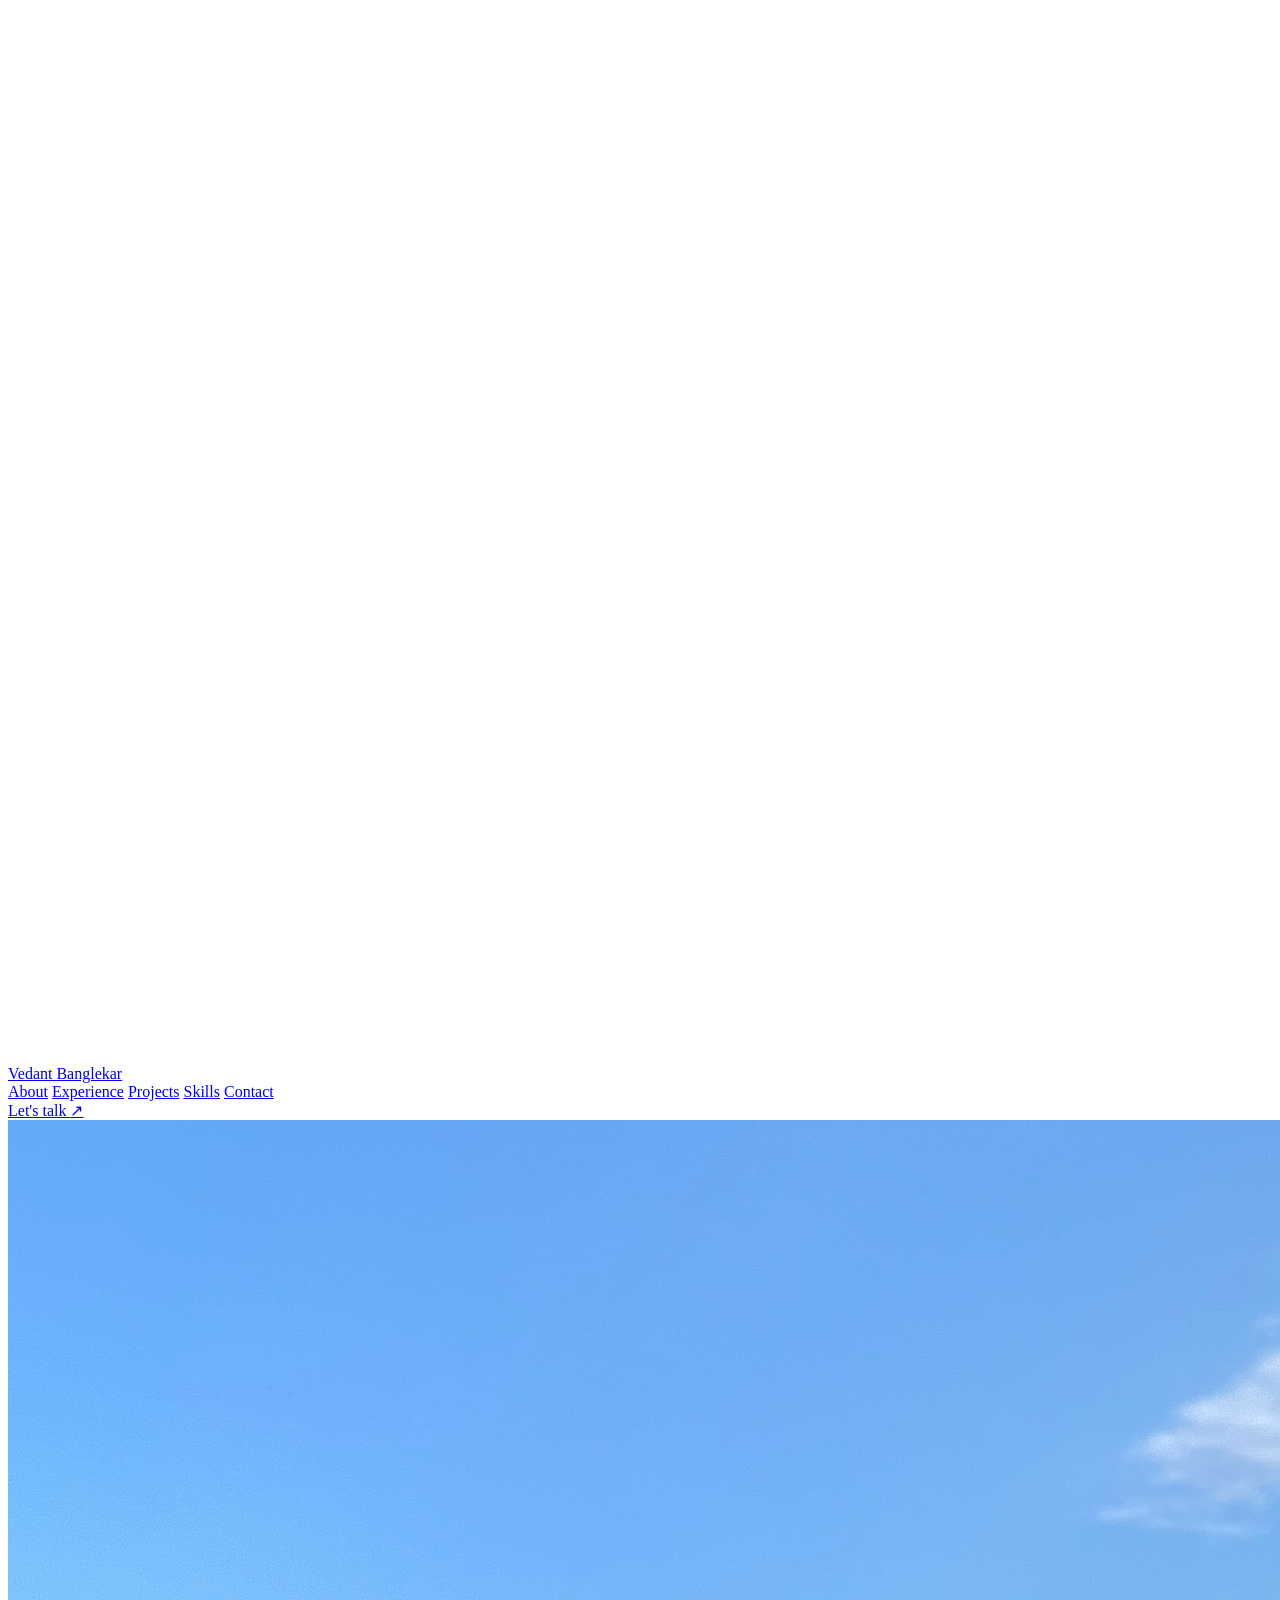
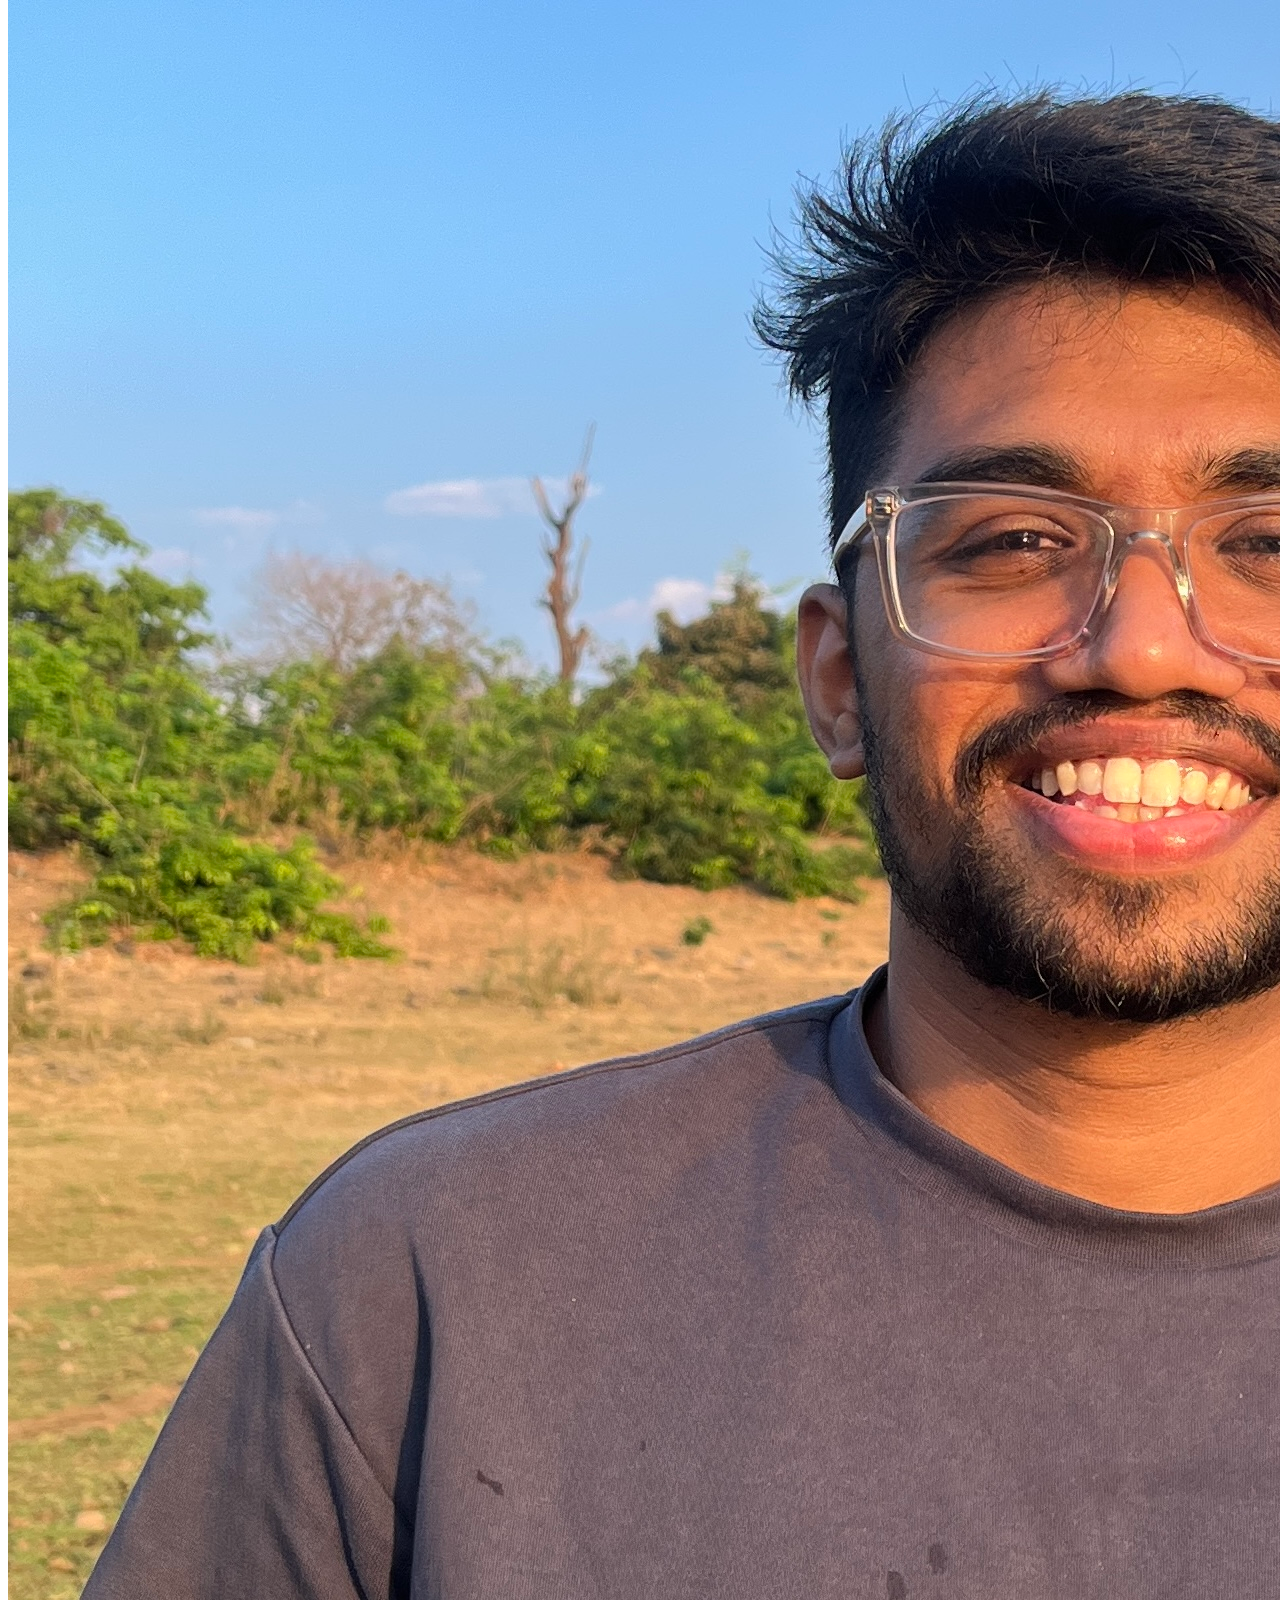
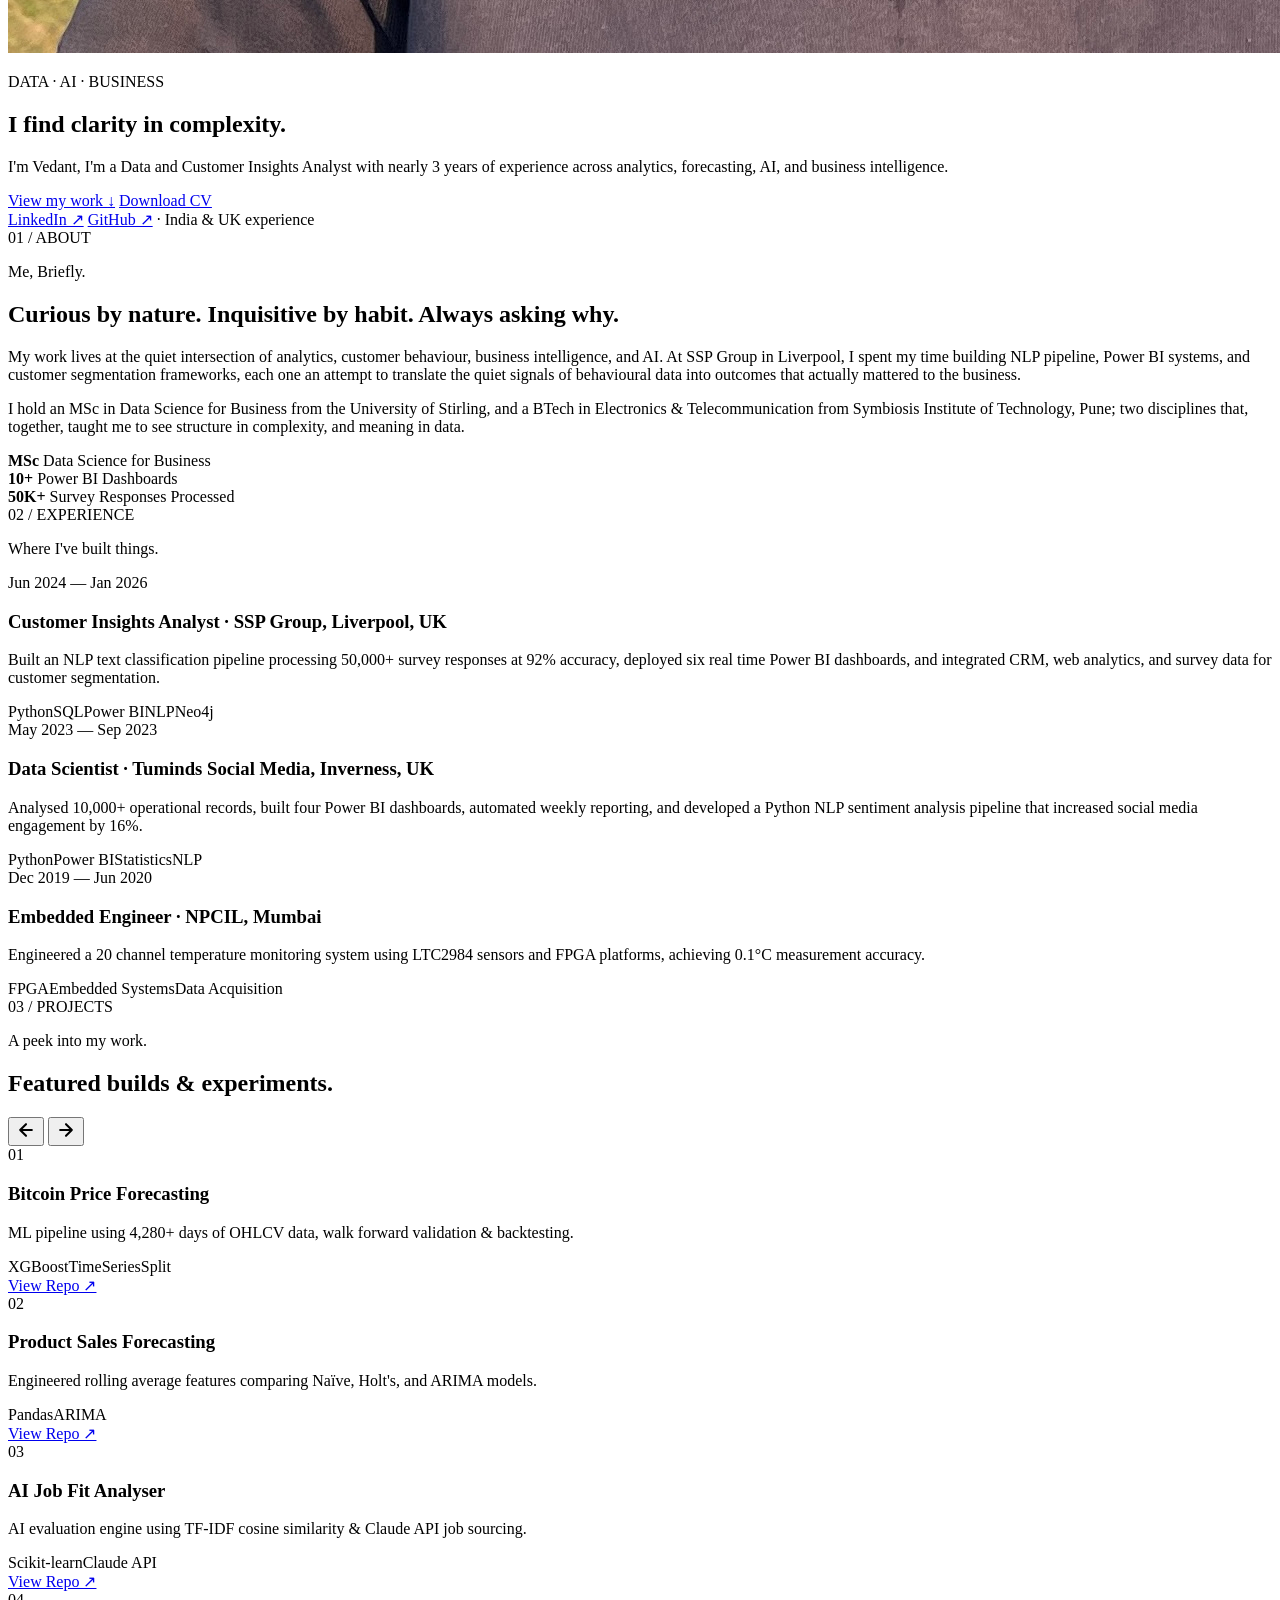
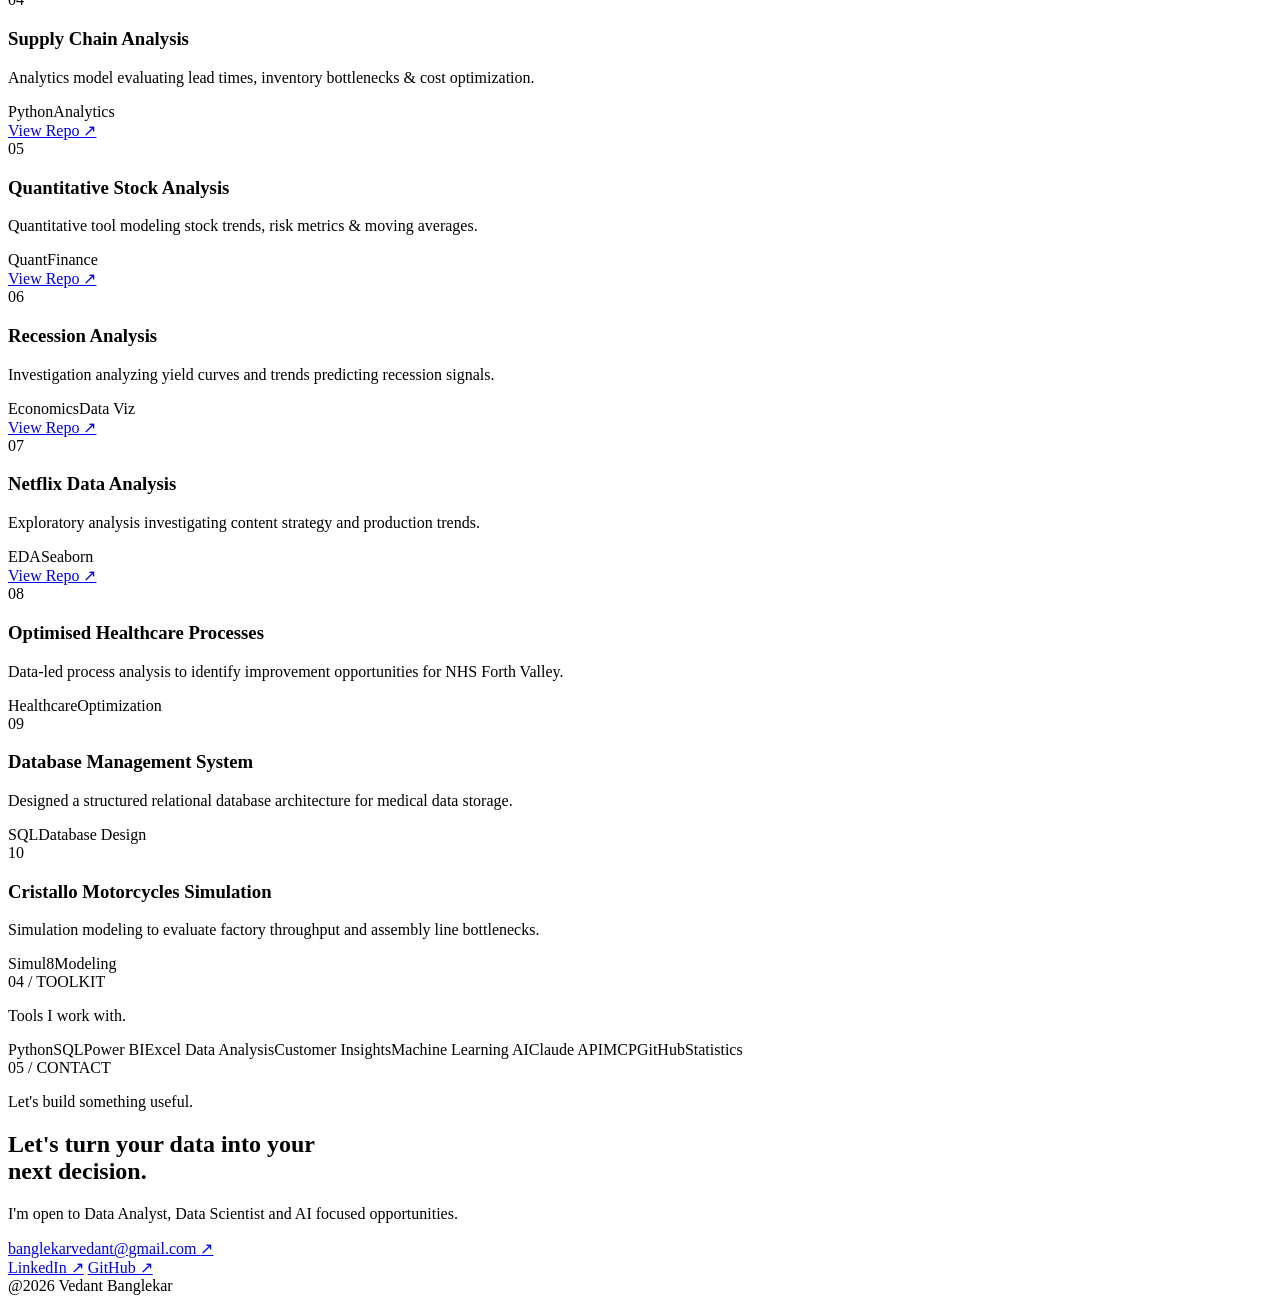
==== commit 68c57960: "Add files via upload" ====
--- a/index.html
+++ b/index.html
@@ -4,12 +4,11 @@
   <meta charset="UTF-8" />
   <meta name="viewport" content="width=device-width, initial-scale=1.0" />
   <meta name="description" content="Vedant Banglekar — Data Analyst, Data Scientist and AI enthusiast." />
-  <title>Vedant Banglekar — Portfolio</title>
+  <title>Vedant Banglekar</title>
   <link rel="preconnect" href="https://fonts.googleapis.com">
   <link rel="preconnect" href="https://fonts.gstatic.com" crossorigin>
   <link href="https://fonts.googleapis.com/css2?family=DM+Sans:ital,opsz,wght@0,9..40,100..1000;1,9..40,100..1000&family=Space+Grotesk:wght@300..700&display=swap" rel="stylesheet">
-  <!-- Pointing explicitly to Ved.css -->
-  <link rel="stylesheet" href="Ved.css" />
+  <link rel="stylesheet" href="Style.css" />
 </head>
 <body>
 
@@ -37,7 +36,6 @@
   </header>
 
   <main id="top">
-    <!-- SECTION 1: HERO -->
     <section class="section section-hero">
       <div class="container hero-centered">
         <div class="profile-avatar-wrapper reveal">
@@ -48,10 +46,10 @@
 
         <div class="hero-copy reveal">
           <p class="eyebrow"><span class="pulse-dot"></span> DATA · AI · BUSINESS</p>
-          <h1>Numbers have stories. <span class="accent-text">I find them.</span></h1>
+          <h1>I find clarity <span class="accent-text">in complexity.</span></h1>
           <p class="hero-text">
-            I'm Vedant, a Data Analyst and Customer Insights Analyst with nearly 3 years
-            of experience across forecasting, AI, customer intelligence, and business intelligence.
+            I'm Vedant, I'm a Data and Customer Insights Analyst with nearly 3 years
+            of experience across analytics, forecasting, AI, and business intelligence.
           </p>
           <div class="actions">
             <a class="button primary" href="#projects">View my work <span class="btn-icon">↓</span></a>
@@ -67,18 +65,17 @@
       </div>
     </section>
 
-    <!-- SECTION 2: ABOUT -->
     <section id="about" class="section section-about">
       <div class="container section-inner reveal">
         <div class="section-label">01 / ABOUT</div>
         <div class="content">
-          <p class="kicker">Me, briefly.</p>
-          <h2>Curious by <span class="accent-text">nature.</span> Analytical by<span class="accent-text"> habit.</span></h2>
+          <p class="kicker">Me, Briefly.</p>
+          <h2>Curious by nature. <span class="accent-text"> Inquisitive by habit.</span> Always asking why.</h2>
           <p>
-            My work lives at the quiet intersection of analytics, customer behaviour, business intelligence, and AI. At SSP Group in Liverpool, I spent my time building NLP pipelines, Power BI systems, and customer segmentation frameworks, each one an attempt to translate the quiet signals of behavioural data into outcomes that actually mattered to the business.
+            My work lives at the quiet intersection of analytics, customer behaviour, business intelligence, and AI. At SSP Group in Liverpool, I spent my time building NLP pipeline, Power BI systems, and customer segmentation frameworks, each one an attempt to translate the quiet signals of behavioural data into outcomes that actually mattered to the business.
           </p>
           <p>
-            I hold an MSc in Data Science for Business from the University of Stirling, UK and a B.Tech in Electronics & Telecommunication from Symbiosis Institute of Technology, Pune; two disciplines that, together, taught me to see structure in complexity, and meaning in data.
+            I hold an MSc in Data Science for Business from the University of Stirling, and a BTech in Electronics & Telecommunication from Symbiosis Institute of Technology, Pune; two disciplines that, together, taught me to see structure in complexity, and meaning in data.
           </p>
 
           <div class="facts">
@@ -87,7 +84,7 @@
               <span>Data Science for Business</span>
             </div>
             <div class="fact-card">
-              <strong>10</strong>
+              <strong>10+</strong>
               <span>Power BI Dashboards</span>
             </div>
             <div class="fact-card">
@@ -99,7 +96,6 @@
       </div>
     </section>
 
-    <!-- SECTION 3: EXPERIENCE -->
     <section id="experience" class="section section-experience">
       <div class="container section-inner reveal">
         <div class="section-label">02 / EXPERIENCE</div>
@@ -119,7 +115,7 @@
               <div class="job-date">May 2023 — Sep 2023</div>
               <div class="job-details">
                 <h3>Data Scientist <span class="company">· Tuminds Social Media, Inverness, UK</span></h3>
-                <p>Analysed 10,000+ operational records, built Power BI dashboards, automated weekly reporting, and developed a Python NLP sentiment analysis pipeline that increased social media engagement by 16%.</p>
+                <p>Analysed 10,000+ operational records, built four Power BI dashboards, automated weekly reporting, and developed a Python NLP sentiment analysis pipeline that increased social media engagement by 16%.</p>
                 <div class="tags"><span>Python</span><span>Power BI</span><span>Statistics</span><span>NLP</span></div>
               </div>
             </article>
@@ -128,7 +124,7 @@
               <div class="job-date">Dec 2019 — Jun 2020</div>
               <div class="job-details">
                 <h3>Embedded Engineer <span class="company">· NPCIL, Mumbai</span></h3>
-                <p>Engineered a 20-channel temperature monitoring system using LTC2984 sensors and FPGA platforms, achieving 0.1°C measurement accuracy.</p>
+                <p>Engineered a 20 channel temperature monitoring system using LTC2984 sensors and FPGA platforms, achieving 0.1°C measurement accuracy.</p>
                 <div class="tags"><span>FPGA</span><span>Embedded Systems</span><span>Data Acquisition</span></div>
               </div>
             </article>
@@ -137,7 +133,6 @@
       </div>
     </section>
 
-    <!-- SECTION 4: PROJECTS -->
     <section id="projects" class="section section-projects">
       <div class="container section-inner reveal">
         <div class="section-label">03 / PROJECTS</div>
@@ -248,7 +243,7 @@
                 <div class="project-body">
                   <span class="project-number">08</span>
                   <h3>Optimised Healthcare Processes</h3>
-                  <p>Data led process analysis to identify improvement opportunities for NHS Forth Valley.</p>
+                  <p>Data-led process analysis to identify improvement opportunities for NHS Forth Valley.</p>
                 </div>
                 <div class="project-footer">
                   <div class="tags"><span>Healthcare</span><span>Optimization</span></div>
@@ -283,7 +278,6 @@
       </div>
     </section>
 
-    <!-- SECTION 5: SKILLS -->
     <section id="skills" class="section section-skills">
       <div class="container section-inner reveal">
         <div class="section-label">04 / TOOLKIT</div>
@@ -298,14 +292,13 @@
       </div>
     </section>
 
-    <!-- SECTION 6: CONTACT -->
     <section id="contact" class="section section-contact">
       <div class="container section-inner reveal">
         <div class="section-label">05 / CONTACT</div>
         <div class="content wide">
           <div class="contact-card">
             <p class="kicker">Let's build something useful.</p>
-            <h2>Have a data problem?<br><span class="accent-text">Let's talk.</span></h2>
+            <h2>Let's turn your data into your <br><span class="accent-text">next decision.</span></h2>
             <p class="hero-text">I'm open to Data Analyst, Data Scientist and AI focused opportunities.</p>
             <a class="email" href="mailto:banglekarvedant@gmail.com">banglekarvedant@gmail.com <span class="arrow">↗</span></a>
             <div class="quick-links">
@@ -324,7 +317,6 @@
     </div>
   </footer>
 
-  <!-- Pointing explicitly to Ved.js -->
-  <script src="Ved.js"></script>
+  <script src="Script.js"></script>
 </body>
 </html>
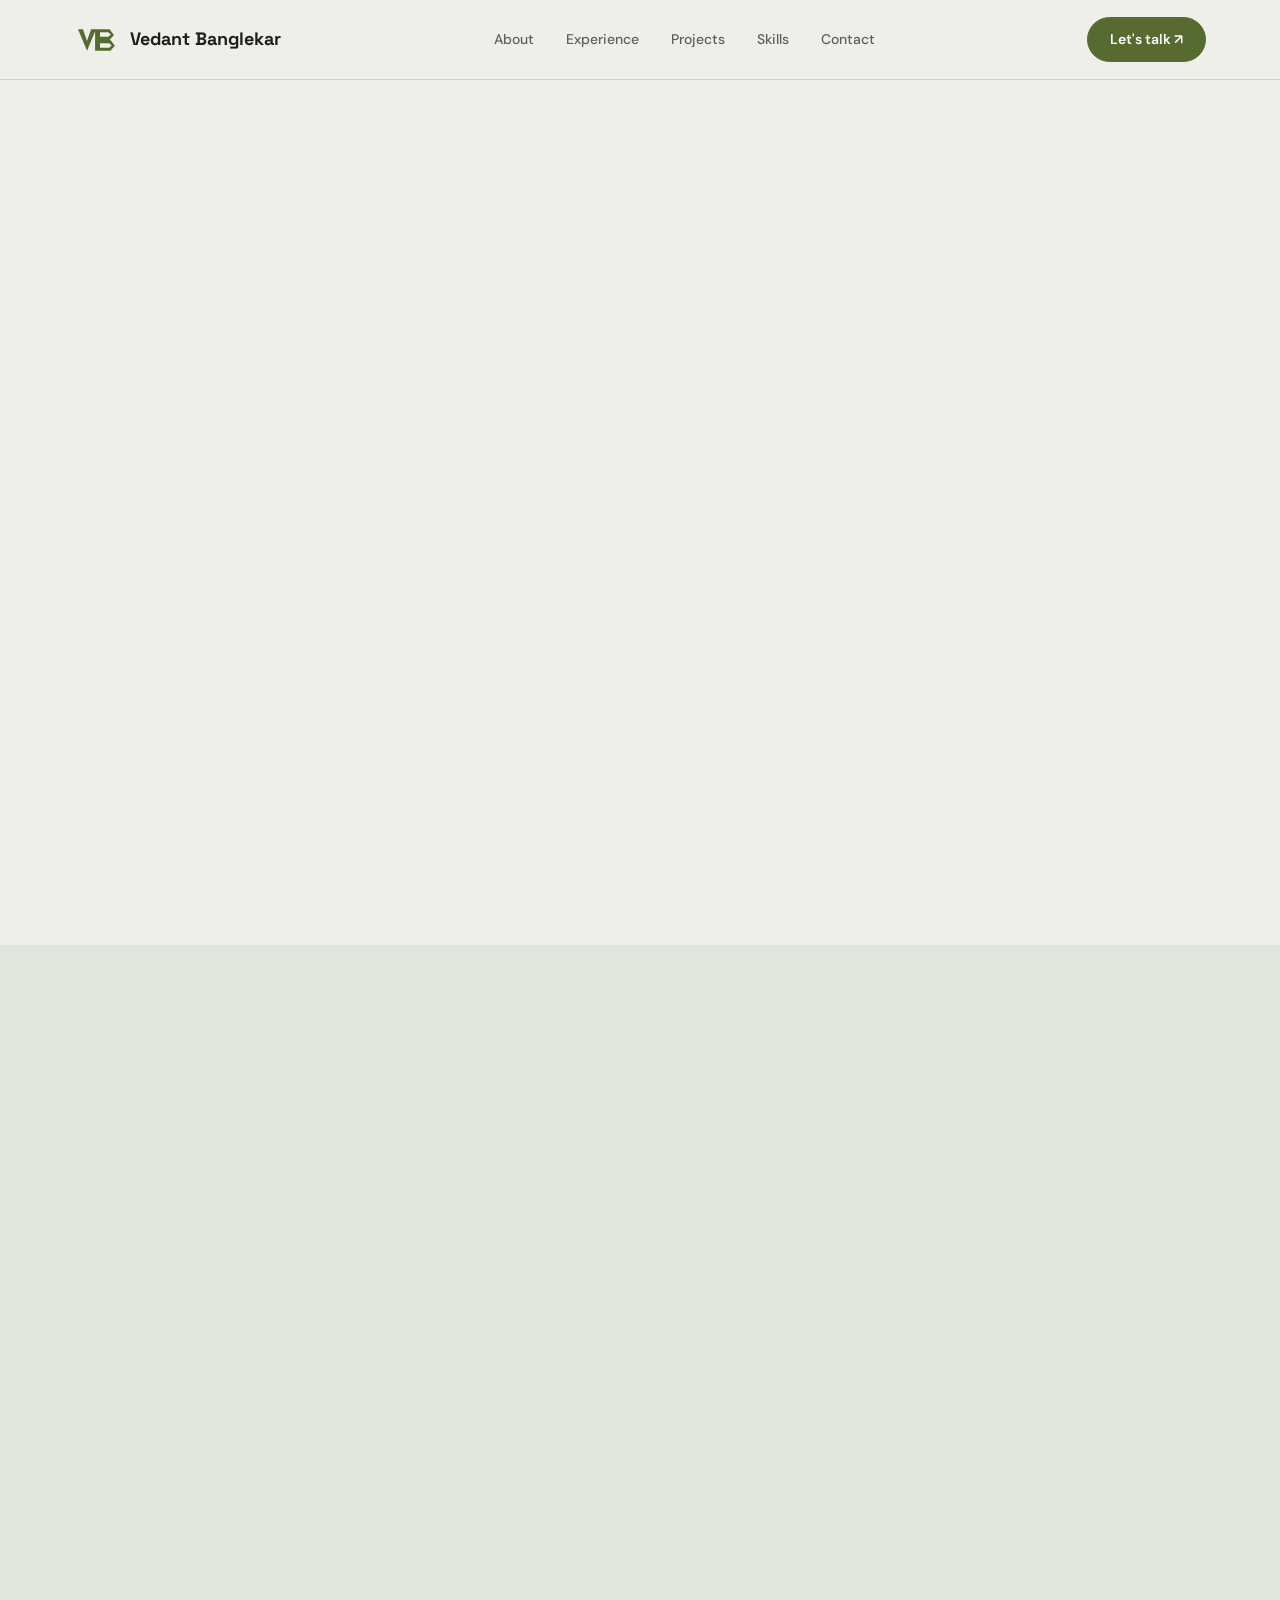
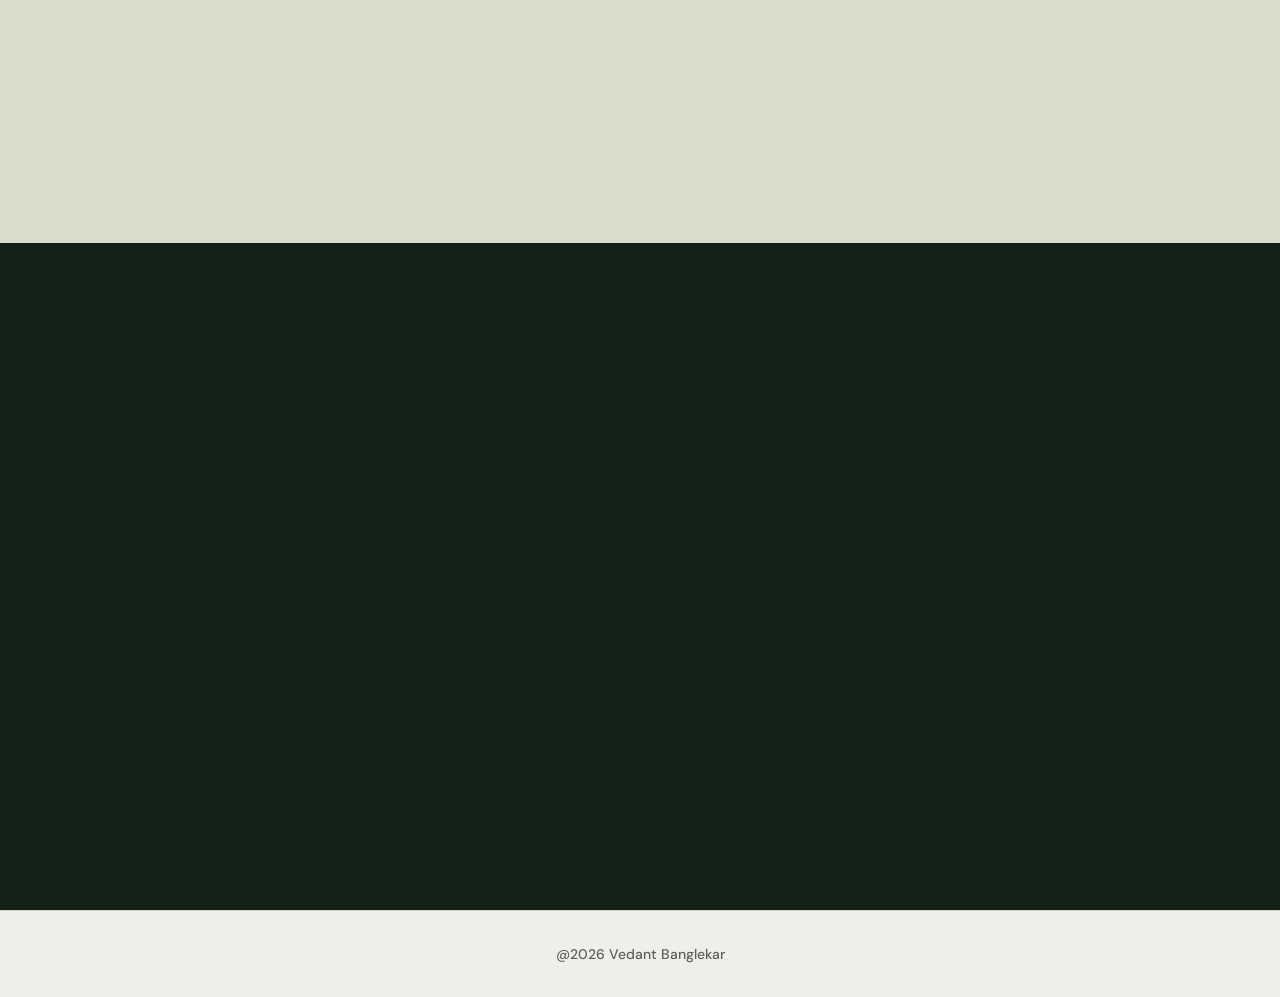
==== commit 8311cadd: "Update index.html" ====
--- a/index.html
+++ b/index.html
@@ -8,7 +8,7 @@
   <link rel="preconnect" href="https://fonts.googleapis.com">
   <link rel="preconnect" href="https://fonts.gstatic.com" crossorigin>
   <link href="https://fonts.googleapis.com/css2?family=DM+Sans:ital,opsz,wght@0,9..40,100..1000;1,9..40,100..1000&family=Space+Grotesk:wght@300..700&display=swap" rel="stylesheet">
-  <link rel="stylesheet" href="Style.css" />
+  <link rel="stylesheet" href="style.css" />
 </head>
 <body>
 
@@ -319,4 +319,4 @@
 
   <script src="Script.js"></script>
 </body>
-</html>+</html>
--- a/style.css
+++ b/style.css
@@ -0,0 +1,720 @@
+:root {
+  --bg: #EFEFEA;                 
+  --text: #1C1E1B;               
+  --muted: #5C6059;              
+  --accent: #556B2F;             
+  --accent-light: #3D4E22;
+  --panel-border: #D1D1C7;
+  --max: 1180px; 
+}
+
+* {
+  box-sizing: border-box;
+  margin: 0;
+  padding: 0;
+}
+
+html {
+  scroll-behavior: smooth;
+  background-color: var(--bg);
+}
+
+body {
+  background: var(--bg);
+  color: var(--text);
+  font-family: "DM Sans", -apple-system, BlinkMacSystemFont, sans-serif;
+  line-height: 1.6;
+  overflow-x: hidden;
+  position: relative;
+}
+
+a {
+  color: inherit;
+  text-decoration: none;
+}
+
+/* Header & Navigation */
+.nav {
+  position: sticky;
+  top: 0;
+  z-index: 100;
+  height: 80px;
+  background: rgba(239, 239, 234, 0.92);
+  backdrop-filter: blur(16px);
+  -webkit-backdrop-filter: blur(16px);
+  border-bottom: 1px solid var(--panel-border);
+}
+
+.nav-inner {
+  max-width: var(--max);
+  height: 100%;
+  margin: auto;
+  display: flex;
+  align-items: center;
+  justify-content: space-between;
+  padding: 0 24px;
+}
+
+.brand {
+  font-family: "Space Grotesk", sans-serif;
+  font-weight: 700;
+  font-size: 18px;
+  display: flex;
+  align-items: center;
+  gap: 12px;
+}
+
+.brand-logo {
+  display: flex;
+  align-items: center;
+  justify-content: center;
+  width: 44px;
+  height: 36px;
+  transition: transform 0.25s cubic-bezier(0.16, 1, 0.3, 1);
+}
+
+.logo-svg {
+  width: 100%;
+  height: 100%;
+  display: block;
+}
+
+.brand:hover .brand-logo {
+  transform: translateY(-1px);
+}
+
+.brand:hover .logo-svg path {
+  fill: var(--accent-light);
+  transition: fill 0.2s ease;
+}
+
+.nav nav {
+  display: flex;
+  gap: 32px;
+}
+
+.nav nav a {
+  color: var(--muted);
+  font-size: 14px;
+  font-weight: 500;
+  transition: all 0.25s ease;
+}
+
+.nav nav a:hover {
+  color: var(--accent);
+}
+
+.nav-cta {
+  background: var(--accent);
+  border: 1px solid var(--accent);
+  padding: 10px 22px;
+  border-radius: 99px;
+  color: #FFFFFF;
+  font-weight: 600;
+  font-size: 14px;
+  transition: all 0.25s ease;
+}
+
+.nav-cta:hover {
+  background: var(--accent-light);
+  border-color: var(--accent-light);
+  transform: translateY(-2px);
+}
+
+/* Sections & Layout */
+.section {
+  width: 100%;
+  padding: 100px 0;
+  position: relative;
+  z-index: 2;
+}
+
+.container {
+  max-width: var(--max);
+  margin: 0 auto;
+  padding: 0 24px;
+}
+
+.section-inner {
+  display: grid;
+  grid-template-columns: 180px 1fr;
+  gap: 60px;
+}
+
+/* Section Colors */
+.section-hero {
+  background-color: #EFEFEA;
+  --card-bg: #E5E5DE;
+  --card-border: #C8C8BC;
+  --accent-color: #556B2F;
+}
+
+.section-about {
+  background-color: #E1E6DC;
+  --card-bg: #EEF2EA;
+  --card-border: #BCC5B5;
+  --accent-color: #4A5D2E;
+}
+
+.section-experience {
+  background-color: #1E2B20;
+  color: #F1F4EE;
+  --card-bg: #27372A;
+  --card-border: #3A4F3E;
+  --accent-color: #8CA366;
+}
+
+.section-experience h2, 
+.section-experience h3, 
+.section-experience .job-details {
+  color: #F1F4EE;
+}
+
+.section-experience .job p,
+.section-experience .job .company {
+  color: #A3B39B;
+}
+
+.section-projects {
+  background-color: #E6EAD9;
+  --card-bg: #F4F6EE;
+  --card-border: #C8D1B6;
+  --accent-color: #556B2F;
+}
+
+.section-skills {
+  background-color: #D8DDCB;
+  --card-bg: #E8ECE0;
+  --card-border: #B0B89C;
+  --accent-color: #3B4A20;
+}
+
+.section-contact {
+  background-color: #142117;
+  color: #F4F6F1;
+  --card-bg: #1B2C1F;
+  --card-border: #2B4231;
+  --accent-color: #A4B882;
+}
+
+.section-contact h2, 
+.section-contact .email {
+  color: #FFFFFF;
+}
+
+/* Labels and Headers */
+.section-label, .kicker, .eyebrow {
+  color: var(--accent-color, #556B2F);
+  letter-spacing: 0.16em;
+  font-size: 12px;
+  font-weight: 700;
+  text-transform: uppercase;
+}
+
+.pulse-dot {
+  display: inline-block;
+  width: 8px;
+  height: 8px;
+  background: var(--accent-color, #556B2F);
+  border-radius: 50%;
+  margin-right: 8px;
+  animation: pulse 2s infinite;
+}
+
+@keyframes pulse {
+  0%, 100% { transform: scale(0.95); opacity: 0.8; }
+  50% { transform: scale(1.2); opacity: 1; }
+}
+
+.section-label {
+  position: sticky;
+  top: 110px;
+  height: fit-content;
+}
+
+.content.wide {
+  min-width: 0;
+  width: 100%;
+}
+
+/* Typography */
+h1, h2, h3 {
+  font-family: "Space Grotesk", sans-serif;
+  line-height: 1.15;
+  letter-spacing: -0.03em;
+}
+
+h1 {
+  font-size: clamp(44px, 5.5vw, 70px);
+  margin: 20px 0 24px;
+}
+
+.accent-text {
+  color: var(--accent-color, #556B2F);
+}
+
+h2 {
+  font-size: clamp(32px, 4vw, 52px);
+  margin: 12px 0 16px;
+}
+
+/* Hero Centered Layout */
+.hero-centered {
+  display: flex;
+  flex-direction: column;
+  align-items: center;
+  text-align: center;
+  max-width: 820px;
+  margin: 0 auto;
+}
+
+.hero-text {
+  color: var(--muted);
+  max-width: 660px;
+  font-size: 19px;
+  margin: 0 auto;
+}
+
+.actions {
+  display: flex;
+  gap: 16px;
+  margin: 32px 0 24px;
+  justify-content: center;
+  flex-wrap: wrap;
+}
+
+.button {
+  padding: 14px 28px;
+  border-radius: 999px;
+  font-weight: 700;
+  font-size: 15px;
+  transition: all 0.25s ease;
+  display: inline-flex;
+  align-items: center;
+  gap: 8px;
+}
+
+.primary {
+  background: var(--accent);
+  color: #FFFFFF;
+}
+
+.primary:hover {
+  background: var(--accent-light);
+  transform: translateY(-2px);
+}
+
+.secondary {
+  background: transparent;
+  border: 1px solid var(--panel-border);
+  color: var(--text);
+}
+
+.secondary:hover {
+  border-color: var(--accent);
+  color: var(--accent);
+  transform: translateY(-2px);
+}
+
+.quick-links {
+  display: flex;
+  gap: 16px;
+  align-items: center;
+  flex-wrap: wrap;
+}
+
+.hero-centered .quick-links {
+  justify-content: center;
+}
+
+.quick-links a {
+  font-size: 14px;
+  font-weight: 600;
+  transition: color 0.2s ease;
+}
+
+.quick-links a:hover {
+  color: var(--accent-color, #556B2F);
+}
+
+.quick-links .divider {
+  color: var(--panel-border);
+}
+
+.meta-tag {
+  color: var(--muted);
+  font-size: 13px;
+}
+
+/* Profile Avatar */
+.profile-avatar-wrapper {
+  position: relative;
+  display: flex;
+  justify-content: center;
+  align-items: center;
+  width: 100%;
+  margin-bottom: 24px;
+}
+
+.profile-img {
+  width: 220px;
+  height: 220px;
+  border-radius: 50%;
+  object-fit: cover;
+  border: 5px solid var(--bg);
+  box-shadow: 0 16px 36px rgba(0,0,0,0.14);
+  z-index: 2;
+}
+
+.avatar-ring {
+  position: absolute;
+  width: 250px;
+  height: 250px;
+  border: 2px dashed var(--accent);
+  border-radius: 50%;
+  opacity: 0.7;
+  animation: spin 16s linear infinite;
+  z-index: 1;
+}
+
+.avatar-ring.ring-2 {
+  width: 280px;
+  height: 280px;
+  border: 1px dashed var(--muted);
+  animation: spin 24s linear infinite reverse;
+}
+
+@keyframes spin {
+  to { transform: rotate(360deg); }
+}
+
+/* Facts Grid */
+.facts {
+  display: grid;
+  grid-template-columns: repeat(3, 1fr);
+  gap: 16px;
+  margin-top: 40px;
+}
+
+.fact-card {
+  background: var(--card-bg);
+  border: 1px solid var(--card-border);
+  padding: 24px;
+  border-radius: 16px;
+  transition: all 0.25s ease;
+}
+
+.fact-card:hover {
+  border-color: var(--accent-color);
+  transform: translateY(-2px);
+}
+
+.fact-card strong {
+  display: block;
+  font-family: "Space Grotesk", sans-serif;
+  font-size: 32px;
+  color: var(--accent-color);
+}
+
+.fact-card span {
+  color: var(--muted);
+  font-size: 13px;
+  font-weight: 500;
+}
+
+/* Experience Timeline */
+.timeline {
+  display: flex;
+  flex-direction: column;
+  gap: 20px;
+  margin-top: 30px;
+}
+
+.job {
+  display: grid;
+  grid-template-columns: 180px 1fr;
+  gap: 24px;
+  padding: 32px;
+  background: var(--card-bg);
+  border: 1px solid var(--card-border);
+  border-radius: 20px;
+  transition: all 0.3s ease;
+}
+
+.job:hover {
+  transform: translateY(-3px);
+  border-color: var(--accent-color);
+  box-shadow: 0 10px 30px rgba(0, 0, 0, 0.08);
+}
+
+.job-date {
+  color: var(--accent-color);
+  font-size: 13px;
+  font-weight: 700;
+}
+
+.job-details .tags {
+  display: flex;
+  gap: 8px;
+  margin-top: 12px;
+  flex-wrap: wrap;
+}
+
+.job-details .tags span {
+  font-size: 11px;
+  padding: 3px 10px;
+  border-radius: 6px;
+  background: rgba(255, 255, 255, 0.1);
+}
+
+/* Project Carousel */
+.carousel-header {
+  display: flex;
+  justify-content: space-between;
+  align-items: flex-end;
+  margin-bottom: 20px;
+  gap: 16px;
+}
+
+.carousel-controls {
+  display: flex;
+  gap: 10px;
+  flex-shrink: 0;
+  z-index: 10;
+}
+
+.carousel-btn {
+  width: 40px;
+  height: 40px;
+  border-radius: 50%;
+  border: 1px solid var(--card-border);
+  background: var(--card-bg);
+  color: var(--text);
+  cursor: pointer;
+  display: inline-flex;
+  align-items: center;
+  justify-content: center;
+  transition: all 0.25s ease;
+}
+
+.carousel-btn:hover {
+  background: var(--accent-color);
+  color: #FFFFFF;
+  border-color: var(--accent-color);
+  transform: scale(1.05);
+}
+
+.carousel-container {
+  width: 100%;
+  overflow-x: auto;
+  overflow-y: hidden;
+  scroll-behavior: smooth;
+  scroll-snap-type: x mandatory;
+  padding: 6px 0 16px;
+  -webkit-overflow-scrolling: touch;
+}
+
+.carousel-track {
+  display: flex;
+  gap: 16px;
+  width: max-content;
+}
+
+.carousel-track .project {
+  flex: 0 0 220px;
+  width: 220px;
+  min-height: 250px;
+  scroll-snap-align: start;
+  background: var(--card-bg);
+  border: 1px solid var(--card-border);
+  border-radius: 14px;
+  padding: 18px;
+  display: flex;
+  flex-direction: column;
+  justify-content: space-between;
+  transition: all 0.3s cubic-bezier(0.16, 1, 0.3, 1);
+}
+
+.carousel-track .project:hover {
+  transform: translateY(-5px);
+  border-color: var(--accent-color);
+  box-shadow: 0 12px 24px rgba(0, 0, 0, 0.08);
+}
+
+.project-number {
+  color: var(--accent-color);
+  font-family: "Space Grotesk", sans-serif;
+  font-weight: 700;
+  font-size: 11px;
+  margin-bottom: 10px;
+  display: inline-block;
+  background: var(--bg);
+  padding: 2px 8px;
+  border-radius: 4px;
+  border: 1px solid var(--card-border);
+}
+
+.project h3 {
+  font-size: 16px;
+  line-height: 1.25;
+  margin-bottom: 8px;
+}
+
+.project p {
+  color: var(--muted);
+  font-size: 12.5px;
+  line-height: 1.45;
+  margin-bottom: 12px;
+}
+
+.project-footer .tags {
+  display: flex;
+  flex-wrap: wrap;
+  gap: 6px;
+}
+
+.project-footer .tags span {
+  font-size: 11px;
+  padding: 3px 8px;
+  border-radius: 6px;
+  background: var(--bg);
+  border: 1px solid var(--card-border);
+}
+
+.project-link {
+  margin-top: 10px;
+  color: var(--accent-color);
+  font-size: 12px;
+  font-weight: 700;
+  display: inline-block;
+  transition: transform 0.2s ease;
+}
+
+.project-link:hover {
+  transform: translateX(3px);
+}
+
+/* Skill Cloud */
+.skill-cloud {
+  display: flex;
+  flex-wrap: wrap;
+  gap: 12px;
+  margin-top: 24px;
+}
+
+.skill-cloud span {
+  padding: 12px 22px;
+  border: 1px solid var(--card-border);
+  border-radius: 999px;
+  background: var(--card-bg);
+  font-size: 14px;
+  font-weight: 600;
+  color: var(--text);
+  transition: all 0.25s ease;
+}
+
+.skill-cloud span:hover {
+  border-color: var(--accent-color);
+  color: var(--accent-color);
+  background: var(--bg);
+  transform: translateY(-2px);
+}
+
+/* Contact Card */
+.contact-card {
+  background: var(--card-bg);
+  border: 1px solid var(--card-border);
+  border-radius: 28px;
+  padding: 60px 40px;
+  text-align: left;
+}
+
+.section-contact .hero-text {
+  margin: 16px 0 0 0;
+  text-align: left;
+  color: #9EAF8D;
+}
+
+.email {
+  font-family: "Space Grotesk", sans-serif;
+  font-size: clamp(24px, 4vw, 42px);
+  font-weight: 700;
+  display: inline-block;
+  margin: 20px 0 24px;
+  border-bottom: 2px solid var(--accent-color);
+  padding-bottom: 4px;
+  transition: opacity 0.25s ease;
+}
+
+.email:hover {
+  opacity: 0.85;
+}
+
+.section-contact .quick-links {
+  justify-content: flex-start;
+  margin-top: 10px;
+}
+
+.section-contact .quick-links a {
+  color: #9EAF8D;
+}
+
+.section-contact .quick-links a:hover {
+  color: #FFFFFF;
+}
+
+/* Footer */
+footer {
+  width: 100%;
+  background: var(--bg);
+  padding: 32px 0;
+  border-top: 1px solid var(--panel-border);
+  color: var(--muted);
+  font-size: 14px;
+  font-weight: 500;
+}
+
+.footer-centered {
+  text-align: center;
+}
+
+/* Fixed Cat Animation Container */
+.fat-cat {
+  position: fixed;
+  top: 0;
+  left: 0;
+  width: 52px;
+  height: 52px;
+  pointer-events: none;
+  z-index: 9999;
+  filter: drop-shadow(0 4px 8px rgba(0,0,0,0.15));
+}
+
+.reveal {
+  opacity: 0;
+  transform: translateY(30px);
+  transition: opacity 0.8s cubic-bezier(0.16, 1, 0.3, 1), transform 0.8s cubic-bezier(0.16, 1, 0.3, 1);
+}
+
+.reveal.visible {
+  opacity: 1;
+  transform: translateY(0);
+}
+
+/* Responsive Media Queries */
+@media (max-width: 850px) {
+  .nav nav { 
+    display: none; 
+  }
+  .section-inner {
+    grid-template-columns: 1fr;
+    gap: 32px;
+  }
+  .job {
+    grid-template-columns: 1fr;
+    gap: 12px;
+  }
+  .facts {
+    grid-template-columns: 1fr;
+  }
+}
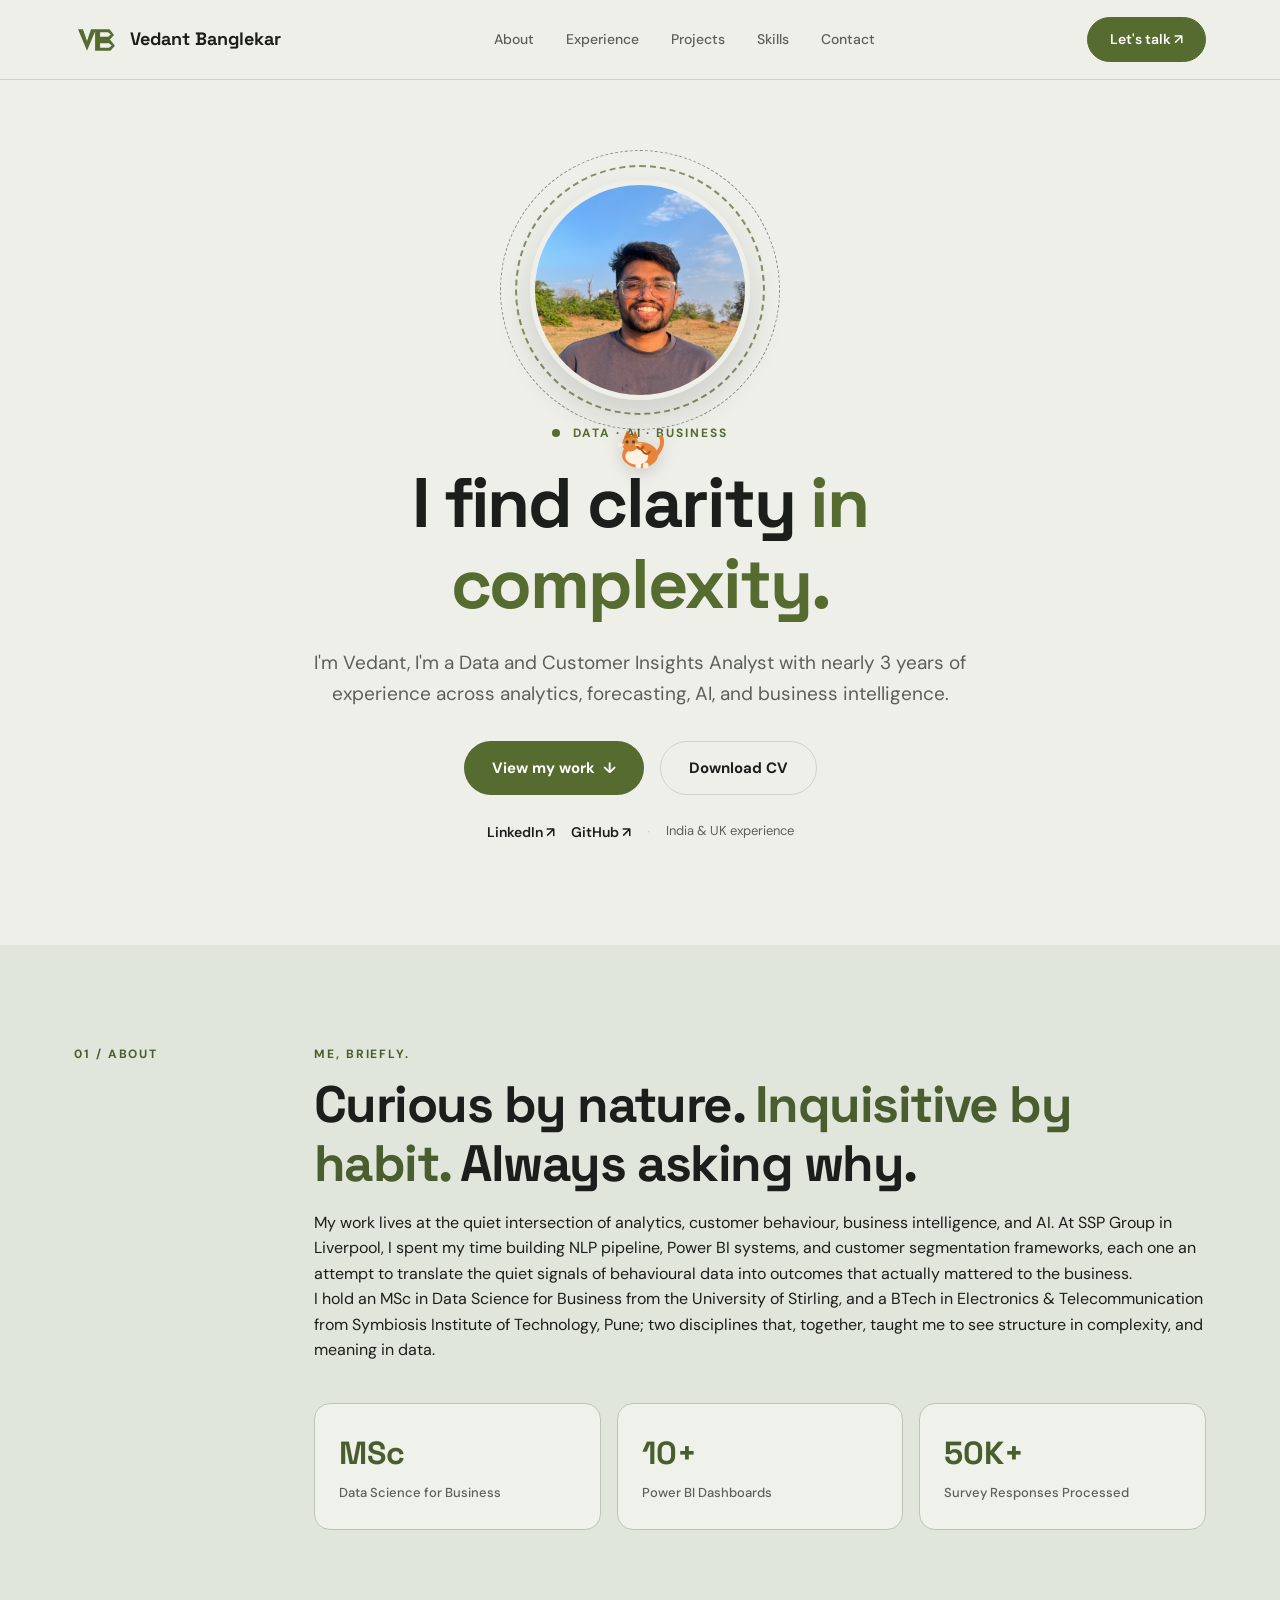
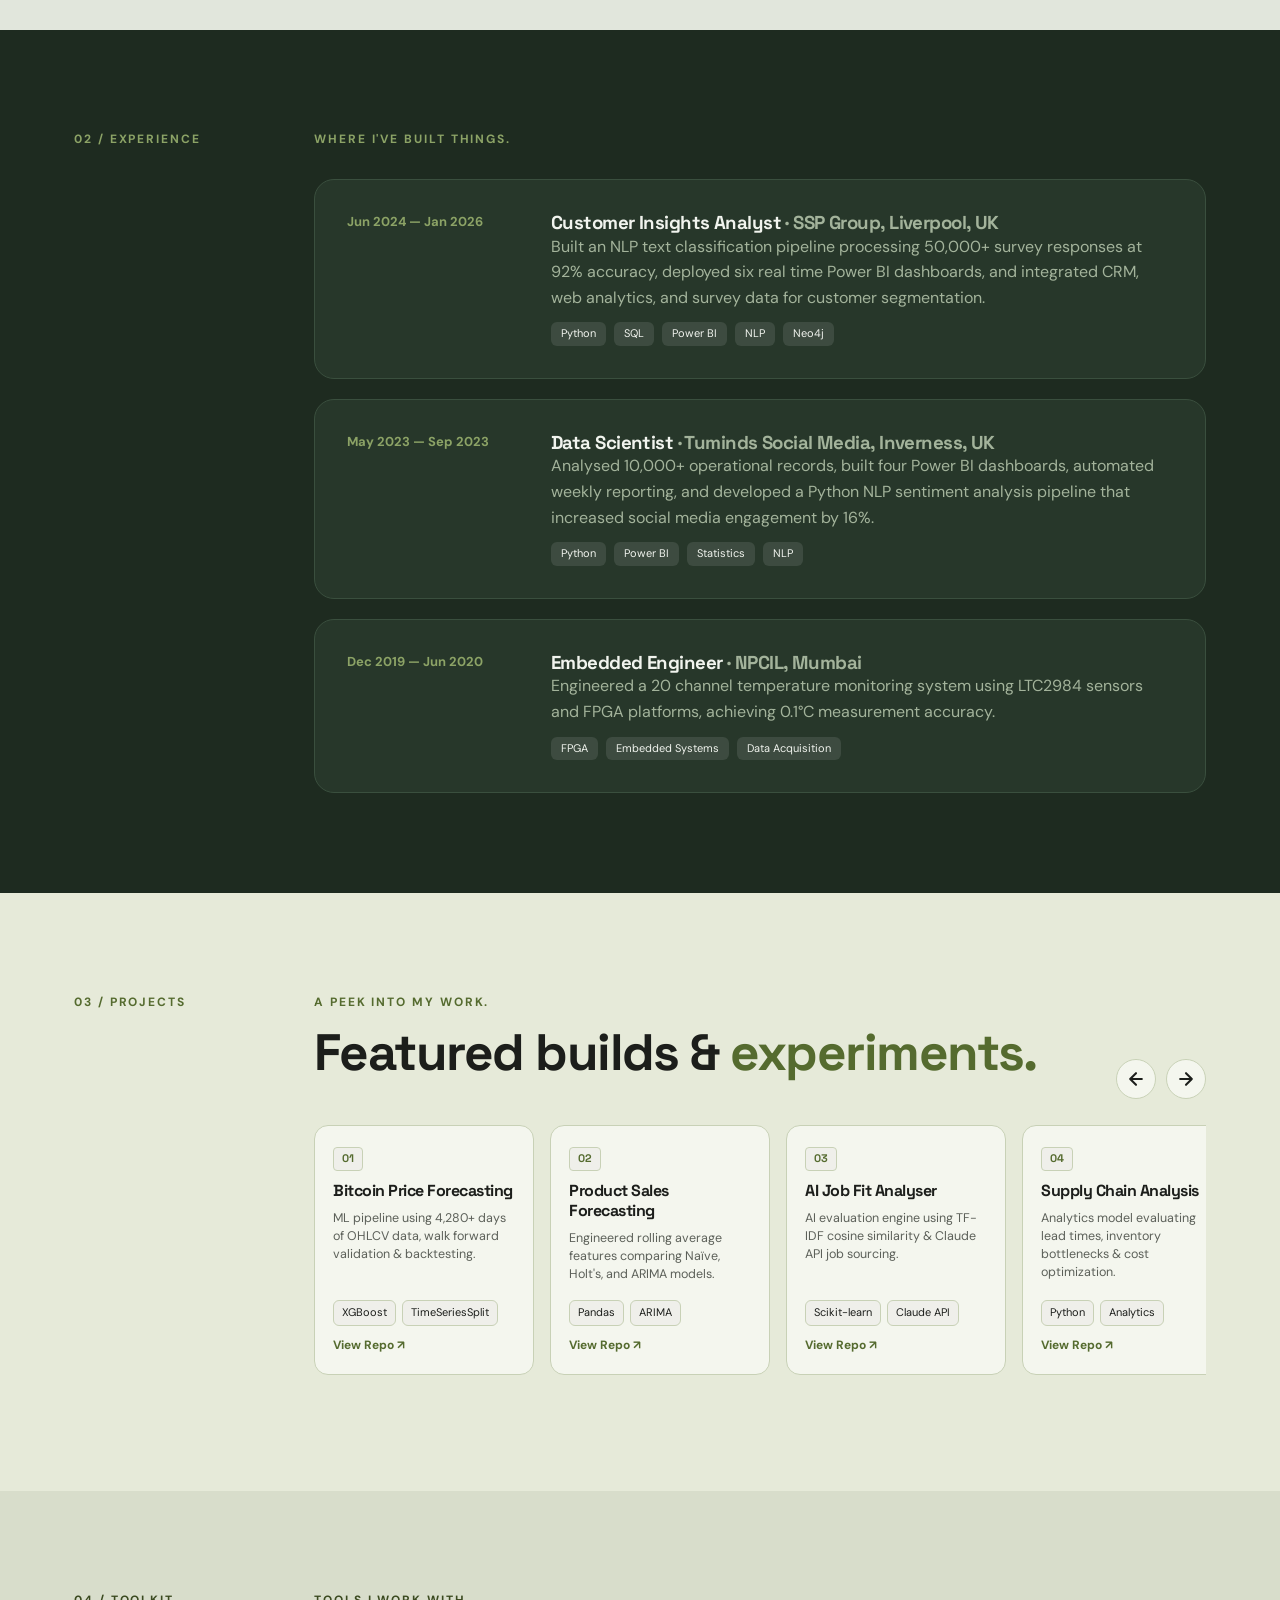
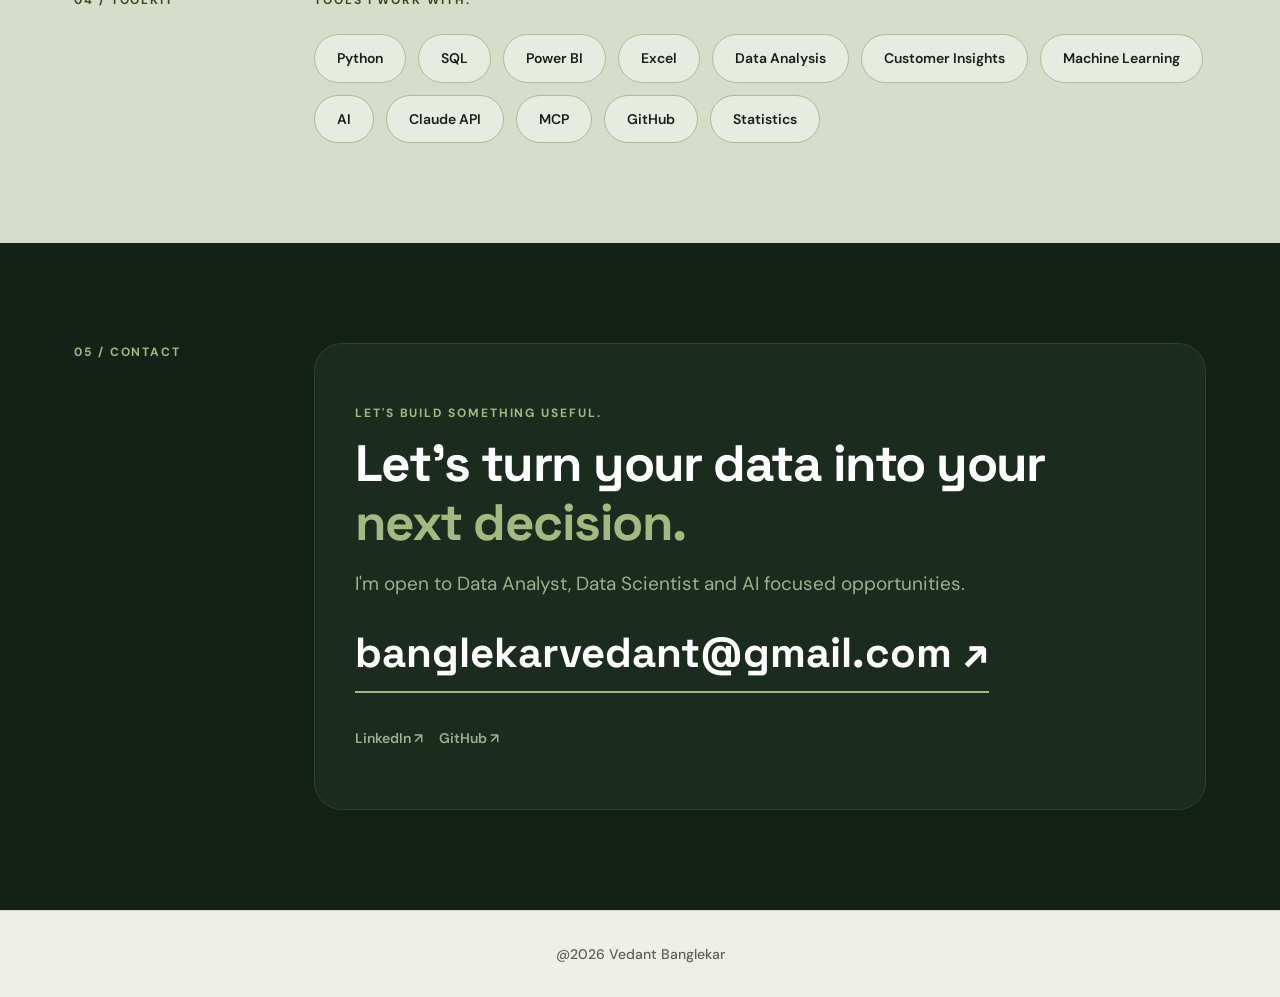
==== commit 3d42dbcc: "Update index.html" ====
--- a/index.html
+++ b/index.html
@@ -317,6 +317,6 @@
     </div>
   </footer>
 
-  <script src="Script.js"></script>
+  <script src="script.js"></script>
 </body>
 </html>
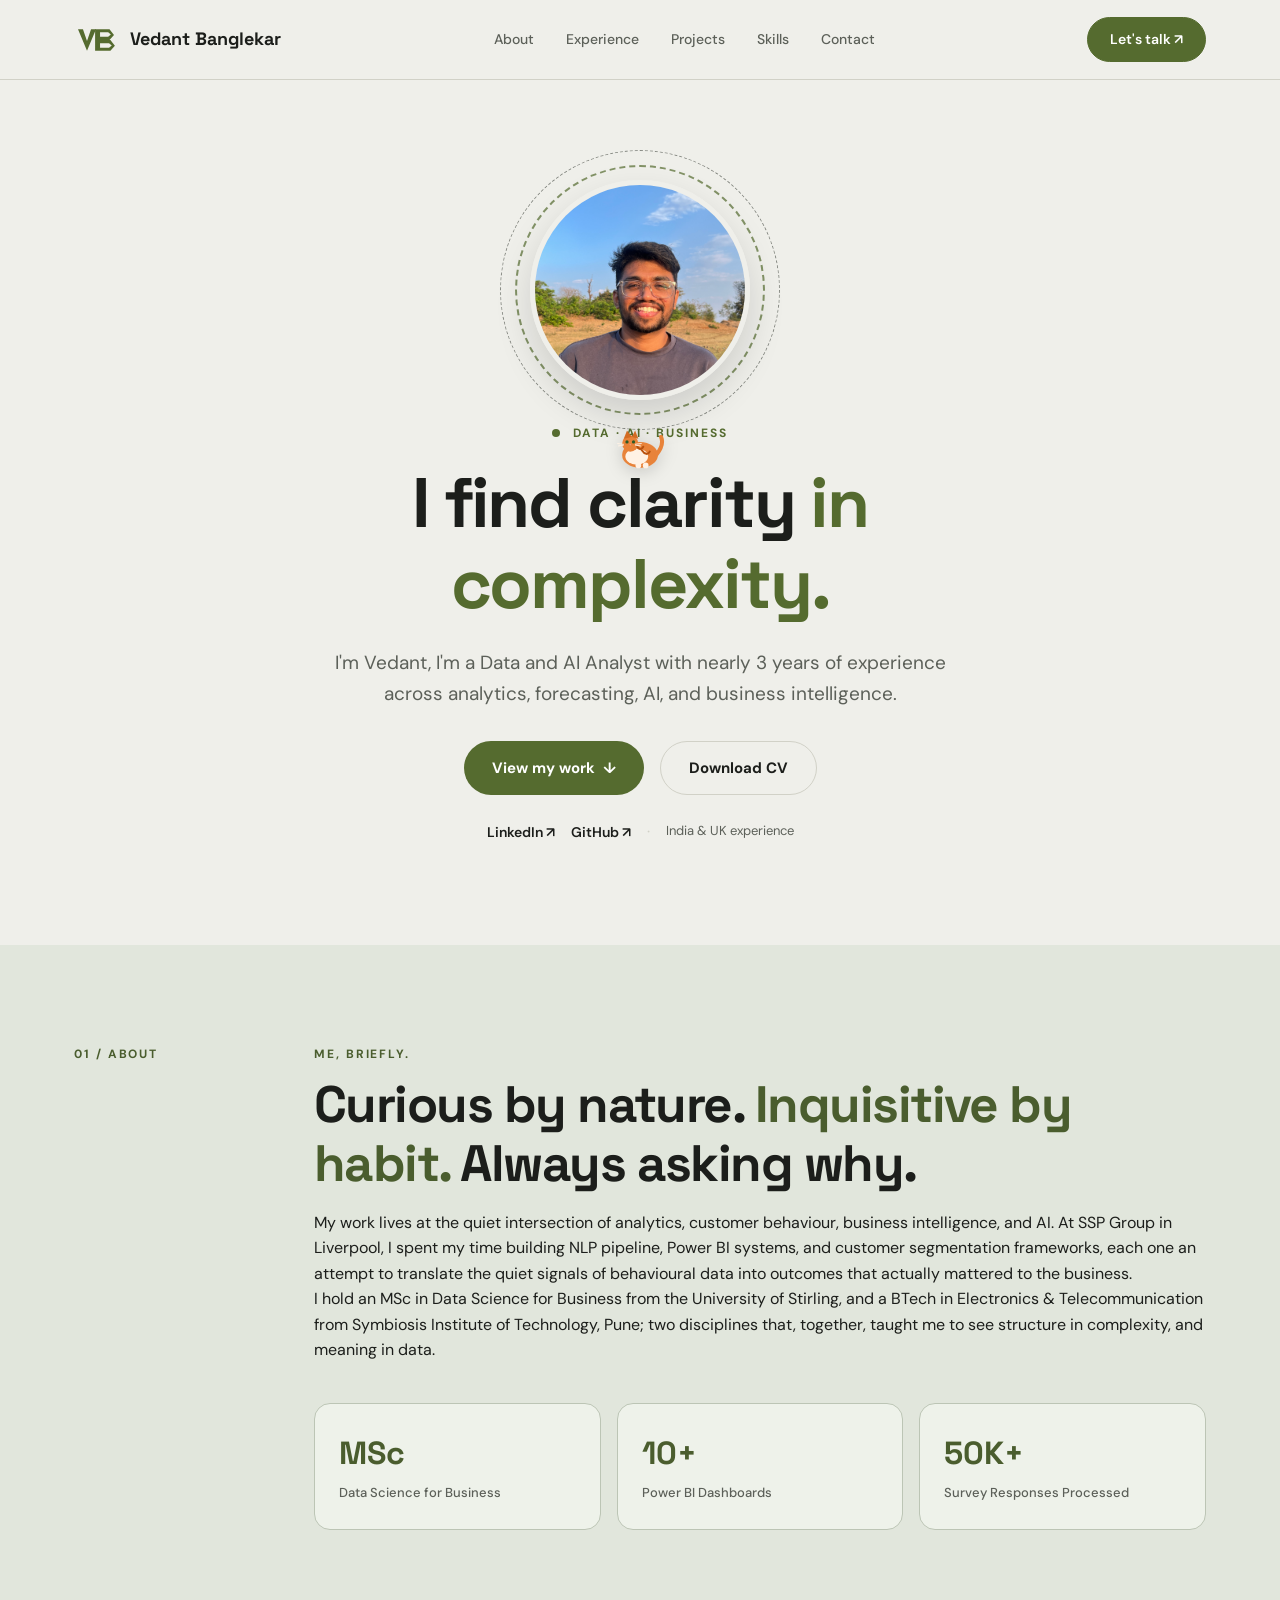
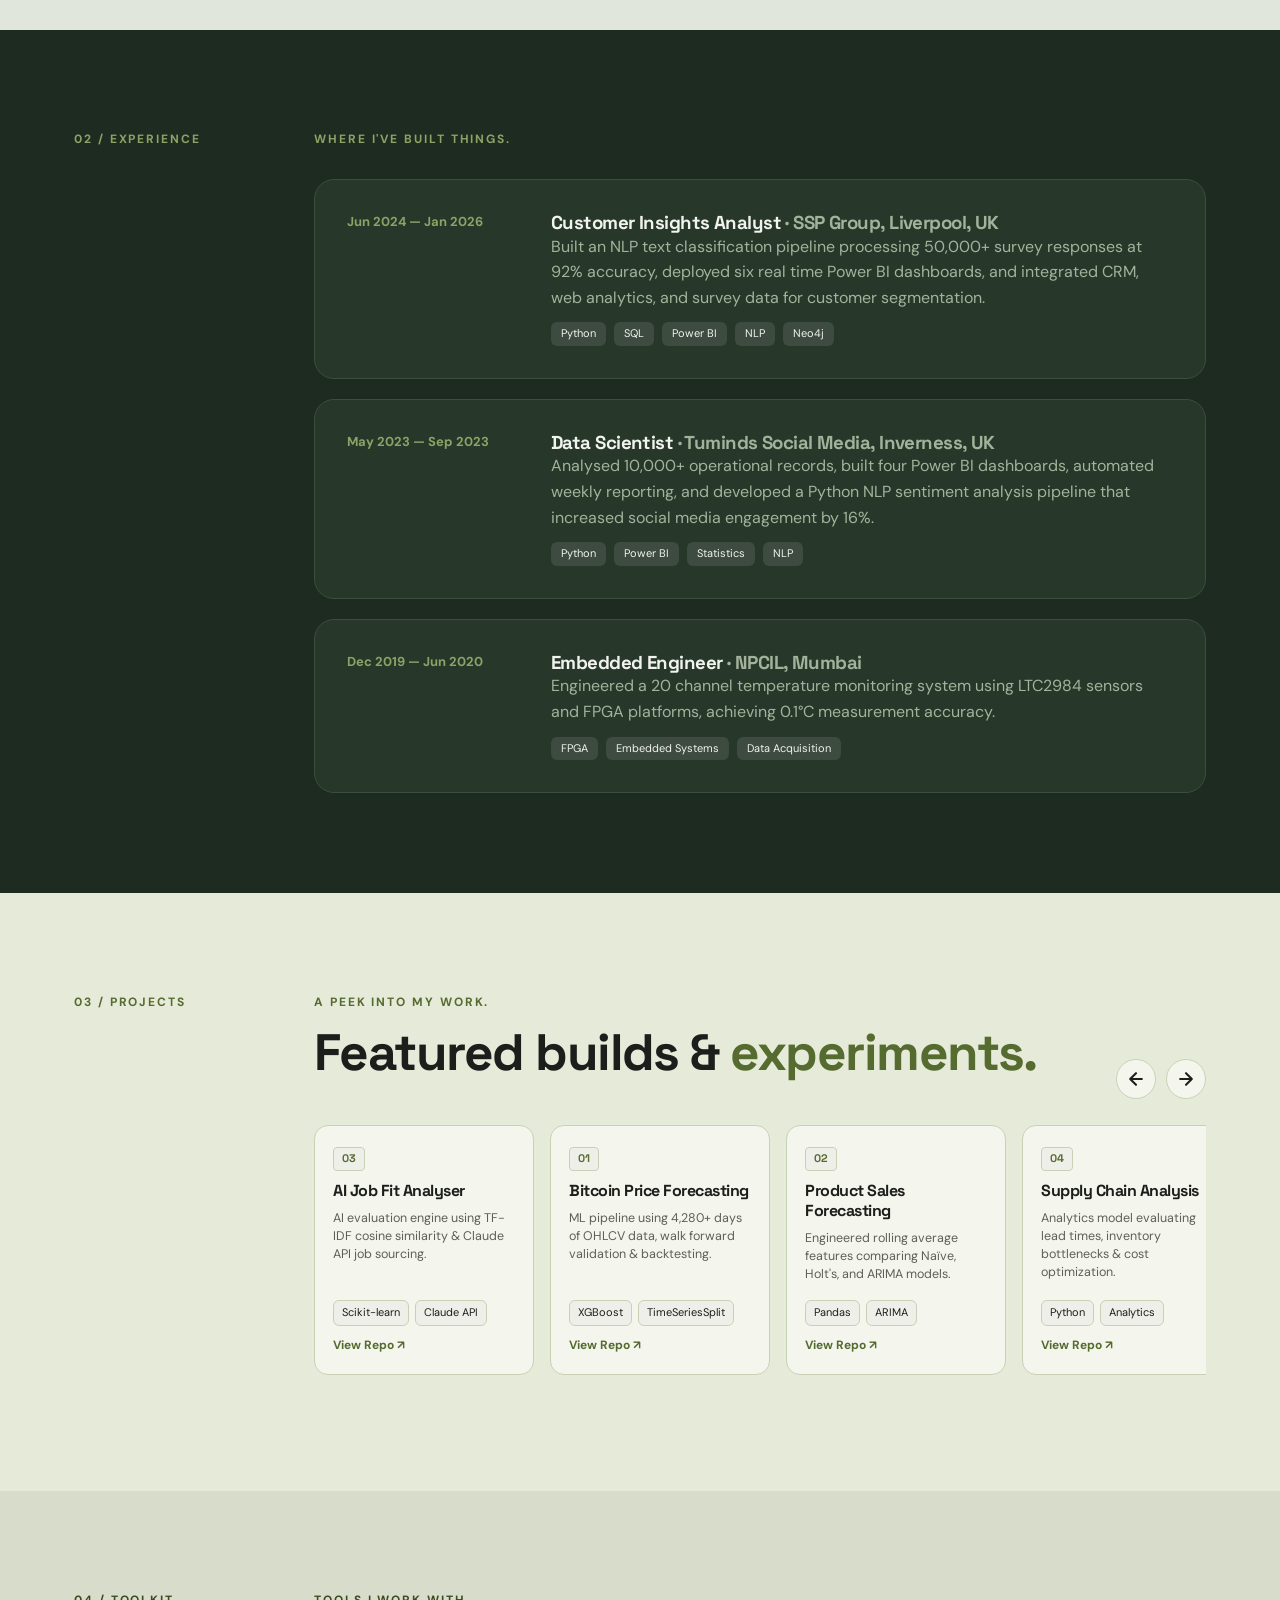
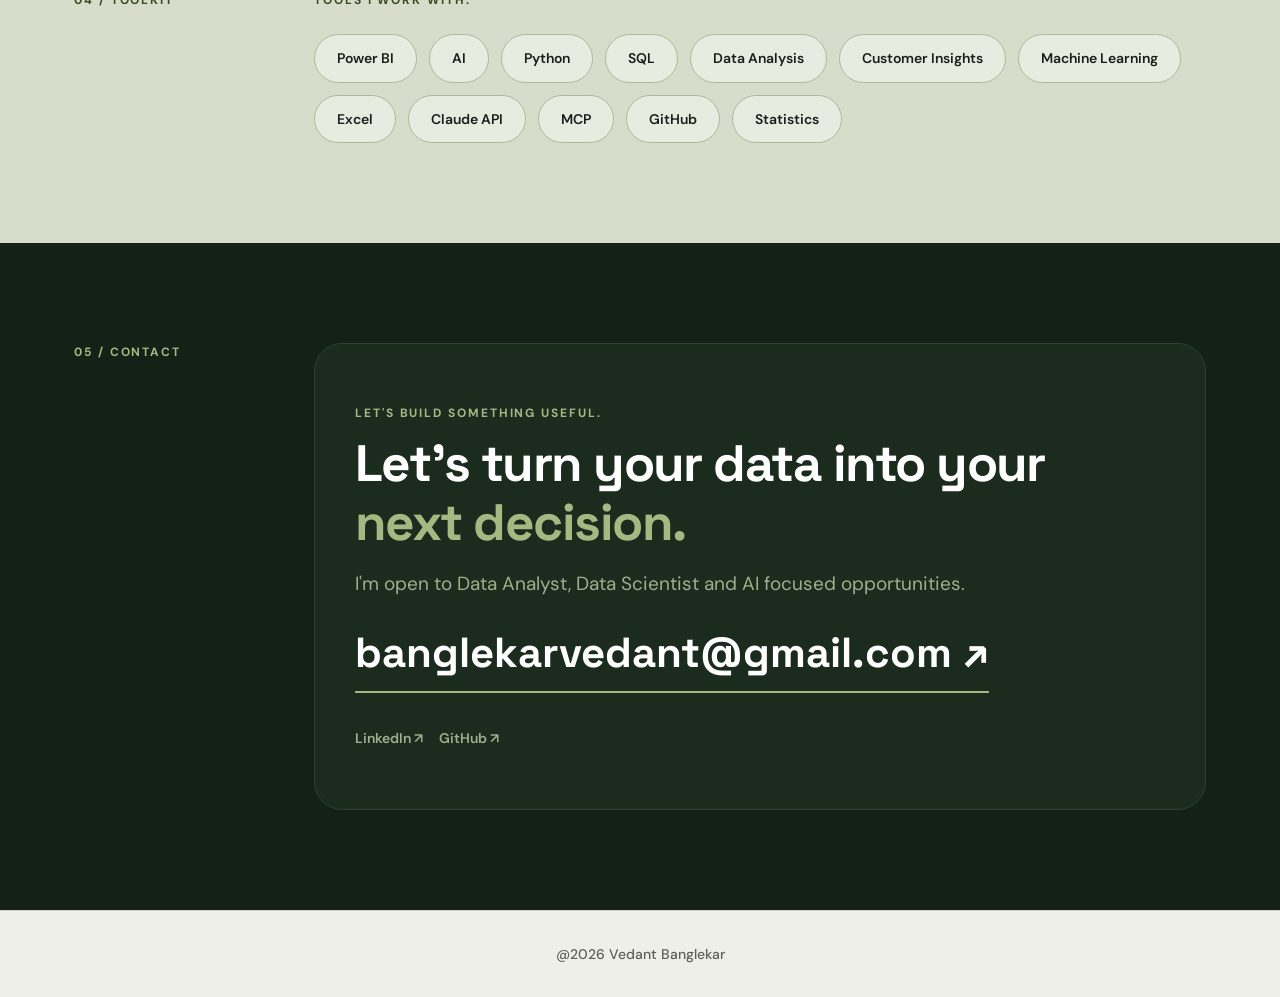
==== commit 74e6b8f4: "Update index.html" ====
--- a/index.html
+++ b/index.html
@@ -48,12 +48,12 @@
           <p class="eyebrow"><span class="pulse-dot"></span> DATA · AI · BUSINESS</p>
           <h1>I find clarity <span class="accent-text">in complexity.</span></h1>
           <p class="hero-text">
-            I'm Vedant, I'm a Data and Customer Insights Analyst with nearly 3 years
+            I'm Vedant, I'm a Data and AI Analyst with nearly 3 years
             of experience across analytics, forecasting, AI, and business intelligence.
           </p>
           <div class="actions">
             <a class="button primary" href="#projects">View my work <span class="btn-icon">↓</span></a>
-            <a class="button secondary" href="https://raw.githubusercontent.com/Vedant2699/Vedant2699/main/assets/Vedant_Banglekar_CV.pdf" target="_blank" rel="noreferrer" download="Vedant_Banglekar_CV.pdf">Download CV</a>
+            <a class="button secondary" href="assets/Vedant_Banglekar_CV.pdf" target="_blank" rel="noreferrer" download="Vedant_Banglekar_CV.pdf">Download CV</a>
           </div>
           <div class="quick-links">
             <a href="https://www.linkedin.com/in/vedant-banglekar/" target="_blank" rel="noreferrer">LinkedIn ↗</a>
@@ -154,6 +154,18 @@
 
           <div class="carousel-container" id="carouselContainer">
             <div class="carousel-track">
+
+              <article class="project featured">
+                <div class="project-body">
+                  <span class="project-number">03</span>
+                  <h3>AI Job Fit Analyser</h3>
+                  <p>AI evaluation engine using TF-IDF cosine similarity & Claude API job sourcing.</p>
+                </div>
+                <div class="project-footer">
+                  <div class="tags"><span>Scikit-learn</span><span>Claude API</span></div>
+                  <a href="https://github.com/Vedant2699/JOB-FIT-ANALYST" target="_blank" rel="noreferrer" class="project-link">View Repo ↗</a>
+                </div>
+              </article>
               
               <article class="project featured">
                 <div class="project-body">
@@ -176,18 +188,6 @@
                 <div class="project-footer">
                   <div class="tags"><span>Pandas</span><span>ARIMA</span></div>
                   <a href="https://github.com/Vedant2699/PRODUCT-SALES-FORECASTING" target="_blank" rel="noreferrer" class="project-link">View Repo ↗</a>
-                </div>
-              </article>
-
-              <article class="project featured">
-                <div class="project-body">
-                  <span class="project-number">03</span>
-                  <h3>AI Job Fit Analyser</h3>
-                  <p>AI evaluation engine using TF-IDF cosine similarity & Claude API job sourcing.</p>
-                </div>
-                <div class="project-footer">
-                  <div class="tags"><span>Scikit-learn</span><span>Claude API</span></div>
-                  <a href="https://github.com/Vedant2699/JOB-FIT-ANALYST" target="_blank" rel="noreferrer" class="project-link">View Repo ↗</a>
                 </div>
               </article>
 
@@ -284,9 +284,9 @@
         <div class="content">
           <p class="kicker">Tools I work with.</p>
           <div class="skill-cloud">
-            <span>Python</span><span>SQL</span><span>Power BI</span><span>Excel</span>
+            <span>Power BI</span><span>AI</span><span>Python</span><span>SQL</span>
             <span>Data Analysis</span><span>Customer Insights</span><span>Machine Learning</span>
-            <span>AI</span><span>Claude API</span><span>MCP</span><span>GitHub</span><span>Statistics</span>
+            <span>Excel</span><span>Claude API</span><span>MCP</span><span>GitHub</span><span>Statistics</span>
           </div>
         </div>
       </div>
